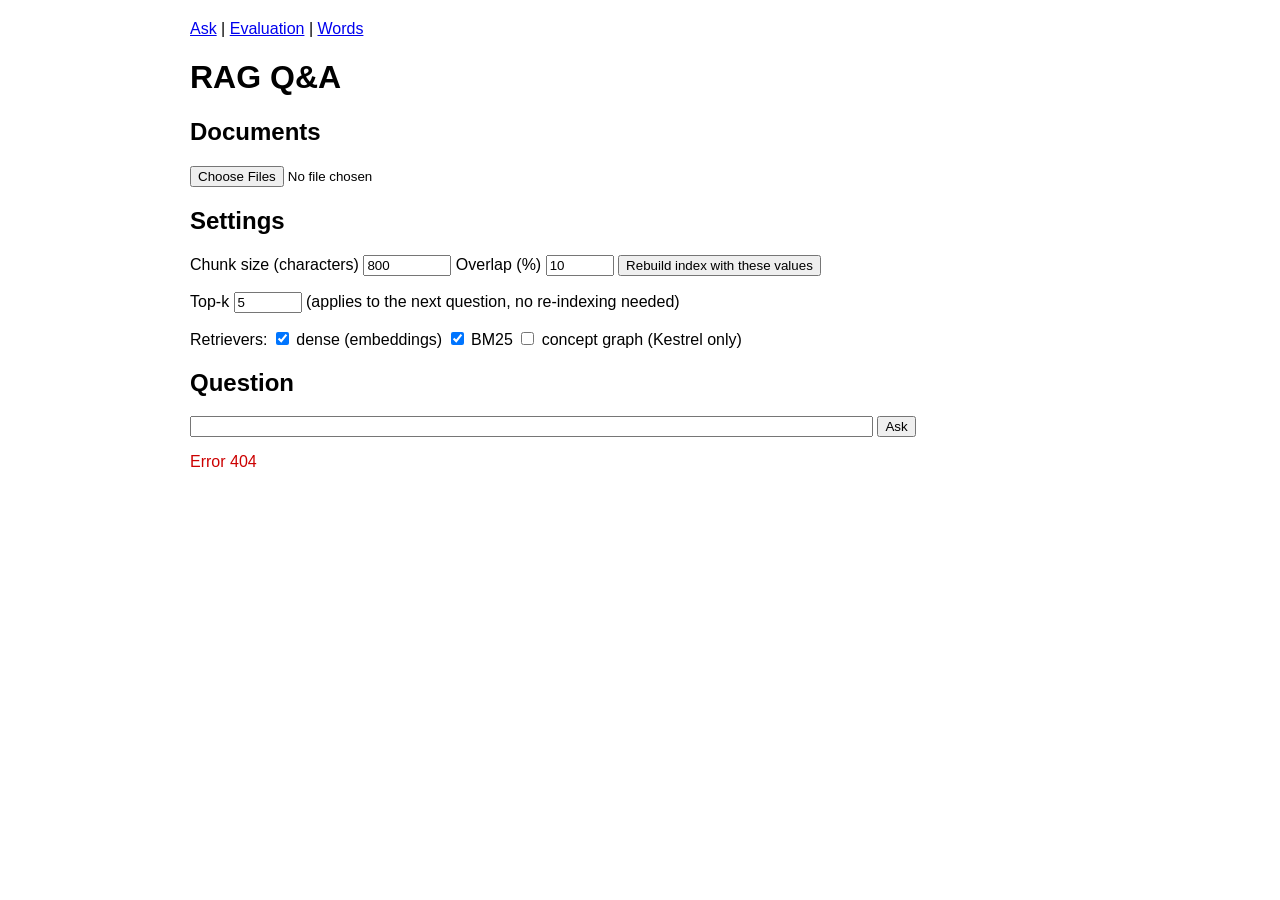
==== templates/index.html @ 65d2fe33 "completed V3 the evaluation, UI and docs" ====
<!doctype html>
<html lang="en">
<head>
<meta charset="utf-8">
<title>RAG Q&amp;A</title>
<style>
body { font-family: sans-serif; max-width: 900px; margin: 20px auto; padding: 0 12px; }
table { border-collapse: collapse; }
td, th { padding: 6px; border-bottom: 1px solid #ddd; text-align: left; }
pre { white-space: pre-wrap; background: #f4f4f4; padding: 10px; }
.err { color: #c00; }
.warn { color: #b36b00; }
.muted { color: #666; }
button { margin-right: 6px; }
.box { border: 1px solid #ddd; padding: 8px 12px; margin: 10px 0; }
</style>
</head>
<body>
<p><a href="/">Ask</a> | <a href="/eval">Evaluation</a> | <a href="/words">Words</a></p>
<h1>RAG Q&amp;A</h1>

<h2>Documents</h2>
<input type="file" id="file" accept=".md,.txt" multiple>
<table id="docs"></table>

<h2>Settings</h2>
<p>
Chunk size (characters) <input type="number" id="chunkSize" value="800" style="width:80px">
Overlap (%) <input type="number" id="overlap" value="10" style="width:60px">
<button id="rebuildBtn">Rebuild index with these values</button>
</p>
<p class="muted" id="indexInfo"></p>
<p>Top-k <input type="number" id="topK" value="5" style="width:60px"> (applies to the next question, no re-indexing needed)</p>
<p>Retrievers:
<label><input type="checkbox" id="r-dense" checked> dense (embeddings)</label>
<label><input type="checkbox" id="r-bm25" checked> BM25</label>
<label><input type="checkbox" id="r-graph"> concept graph (Kestrel only)</label>
</p>
<p class="muted" id="graphInfo"></p>

<h2>Question</h2>
<input id="question" style="width:75%">
<button id="askBtn">Ask</button>

<p class="muted" id="busy"></p>
<p class="err" id="error"></p>
<div id="result"></div>

<script>
let docs = [];
let selected = new Set();
let openRef = "";

function el(tag, text, cls) {
  const e = document.createElement(tag);
  if (text !== undefined) e.textContent = text;
  if (cls) e.className = cls;
  return e;
}

function setBusy(msg) {
  document.getElementById("busy").textContent = msg;
  document.querySelectorAll("button").forEach(b => { b.disabled = msg !== ""; });
}

function showError(msg) {
  document.getElementById("error").textContent = msg;
}

async function api(path, options) {
  let res;
  try {
    res = await fetch(path, options);
  } catch (e) {
    throw new Error("Network error.");
  }
  let data = {};
  try {
    data = await res.json();
  } catch (e) {}
  if (!res.ok) throw new Error(data.message || ("Error " + res.status));
  return data;
}

async function run(msg, fn) {
  showError("");
  setBusy(msg);
  try {
    await fn();
  } catch (e) {
    showError(e.message);
  }
  setBusy("");
}

function retrievers() {
  return ["dense", "bm25", "graph"].filter(n => document.getElementById("r-" + n).checked);
}

function foundByText(fb) {
  if (!fb) return "";
  return Object.keys(fb).map(n => n + " #" + fb[n]).join(", ");
}

function renderDocs() {
  const t = document.getElementById("docs");
  t.replaceChildren();
  const head = el("tr");
  ["Use", "Name", "Size (bytes)", "Chunks", ""].forEach(h => head.appendChild(el("th", h)));
  t.appendChild(head);
  docs.forEach(d => {
    const tr = el("tr");
    const c1 = el("td");
    const cb = document.createElement("input");
    cb.type = "checkbox";
    cb.checked = selected.has(d.name);
    cb.onchange = () => { if (cb.checked) selected.add(d.name); else selected.delete(d.name); };
    c1.appendChild(cb);
    tr.appendChild(c1);
    tr.appendChild(el("td", d.name));
    tr.appendChild(el("td", String(d.size)));
    tr.appendChild(el("td", d.chunks === 0 ? "not indexed" : String(d.chunks)));
    const c5 = el("td");
    const del = el("button", "Delete");
    del.onclick = () => run("Deleting...", async () => {
      await api("/api/docs/" + encodeURIComponent(d.name), { method: "DELETE" });
      await loadDocs(false);
    });
    c5.appendChild(del);
    tr.appendChild(c5);
    t.appendChild(tr);
  });
}

async function loadDocs(selectAll) {
  const data = await api("/api/docs");
  docs = data.docs;
  if (selectAll) selected = new Set(docs.map(d => d.name));
  else selected = new Set([...selected].filter(n => docs.some(d => d.name === n)));
  document.getElementById("indexInfo").textContent =
    "Current index: " + data.settings.chunk_size + " characters, " + data.settings.overlap_percent +
    "% overlap. Embedding model: " + data.model + ".";
  renderDocs();
  return data.settings;
}

async function loadGraphInfo() {
  try {
    const g = await api("/api/graph/stats");
    document.getElementById("graphInfo").textContent = g.stats
      ? "Graph: " + g.stats.entities + " entities, " + g.stats.relations + " relations (built with chunk size " +
        g.stats.chunk_size + ", overlap " + g.stats.overlap_percent + "%)."
      : "Graph not built yet (python graph_cli.py build).";
  } catch (e) {}
}

function chunkHeader(c) {
  let s = c.id + " | " + c.doc + ", chunk " + c.position + ", characters " + c.start + "-" + c.end;
  if (c.distance !== null && c.distance !== undefined) s += " | dense distance " + c.distance.toFixed(3);
  if (c.rrf_score !== undefined) s += " | fused score " + c.rrf_score.toFixed(4);
  if (c.found_by) s += " | found by " + foundByText(c.found_by);
  return s;
}

function renderPath(path) {
  const box = el("div", undefined, "box");
  box.appendChild(el("strong", "Concept graph path"));
  const ents = path.entities.map(e => e.name + " (" + e.type + ")");
  box.appendChild(el("p", "Entities found in the question: " + (ents.length ? ents.join(", ") : "none")));
  if (path.ignored_generic && path.ignored_generic.length) {
    box.appendChild(el("p", "Ignored because too generic: " + path.ignored_generic.join(", "), "muted"));
  }
  if (path.edges.length) {
    box.appendChild(el("p", "Edges followed:"));
    const ul = el("ul");
    path.edges.forEach(e => ul.appendChild(el("li", "hop " + e.hop + ": " + e.edge + "  [from " + e.chunks.join(", ") + "]")));
    box.appendChild(ul);
  }
  if (path.chunks.length) {
    box.appendChild(el("p", "Chunks reached: " + path.chunks.map(c => c.id + " (" + c.score + ")").join(", ")));
  }
  return box;
}

function renderResult(r) {
  const box = document.getElementById("result");
  box.replaceChildren();
  box.appendChild(el("h2", r.status === "not_found" ? "Answer (not found)" : "Answer"));
  box.appendChild(el("p", r.answer));
  r.warnings.forEach(w => box.appendChild(el("p", w, "warn")));
  (r.retrieval.notes || []).forEach(w => box.appendChild(el("p", w, "warn")));
  if (r.reference_details.length) {
    const p = el("p", "References: ");
    r.reference_details.forEach(ref => {
      const b = el("button", ref.id + (Object.keys(ref.found_by).length ? "  (" + foundByText(ref.found_by) + ")" : ""));
      b.onclick = () => { openRef = openRef === ref.id ? "" : ref.id; renderResult(r); };
      p.appendChild(b);
    });
    box.appendChild(p);
  }
  const opened = r.chunks.find(c => c.id === openRef);
  if (opened) box.appendChild(el("pre", chunkHeader(opened) + "\n\n" + opened.text));
  if (r.retrieval.graph_path) box.appendChild(renderPath(r.retrieval.graph_path));
  let info = r.total_ms + " ms (retrievers: " + r.retrieval.retrievers.join("+") + "; " +
    Object.keys(r.retrieval.timings_ms).map(n => n + " " + r.retrieval.timings_ms[n] + " ms").join(", ") + ")";
  if (r.usage) info += ", tokens: input " + r.usage.input + ", output " + r.usage.output + ", total " + r.usage.total;
  box.appendChild(el("p", info, "muted"));
  const details = el("details");
  details.appendChild(el("summary", "Retrieved chunks (" + r.chunks.length + ")"));
  r.chunks.forEach(c => details.appendChild(el("pre", chunkHeader(c) + "\n\n" + c.text)));
  box.appendChild(details);
}

document.getElementById("file").onchange = (e) => {
  const files = Array.from(e.target.files);
  e.target.value = "";
  run("Indexing... (the first run loads the embedding model, it can take a minute)", async () => {
    for (const f of files) {
      const content = await f.text();
      try {
        await api("/api/docs", {
          method: "POST",
          headers: { "Content-Type": "application/json" },
          body: JSON.stringify({ name: f.name, content: content })
        });
      } catch (err) {
        showError(f.name + ": " + err.message);
      }
    }
    await loadDocs(true);
  });
};

document.getElementById("rebuildBtn").onclick = () => run("Rebuilding the index...", async () => {
  await api("/api/reindex", {
    method: "POST",
    headers: { "Content-Type": "application/json" },
    body: JSON.stringify({
      chunk_size: Number(document.getElementById("chunkSize").value),
      overlap_percent: Number(document.getElementById("overlap").value)
    })
  });
  await loadDocs(false);
});

document.getElementById("askBtn").onclick = () => run("Searching...", async () => {
  document.getElementById("result").replaceChildren();
  openRef = "";
  if (retrievers().length === 0) throw new Error("Switch on at least one retriever.");
  const r = await api("/api/ask", {
    method: "POST",
    headers: { "Content-Type": "application/json" },
    body: JSON.stringify({
      question: document.getElementById("question").value,
      docs: Array.from(selected),
      top_k: Number(document.getElementById("topK").value),
      retrievers: retrievers()
    })
  });
  renderResult(r);
});

document.getElementById("question").onkeydown = (e) => {
  if (e.key === "Enter") document.getElementById("askBtn").click();
};

run("Loading... (the first start loads the embedding model)", async () => {
  const s = await loadDocs(true);
  document.getElementById("chunkSize").value = s.chunk_size;
  document.getElementById("overlap").value = s.overlap_percent;
  await loadGraphInfo();
});
</script>
</body>
</html>
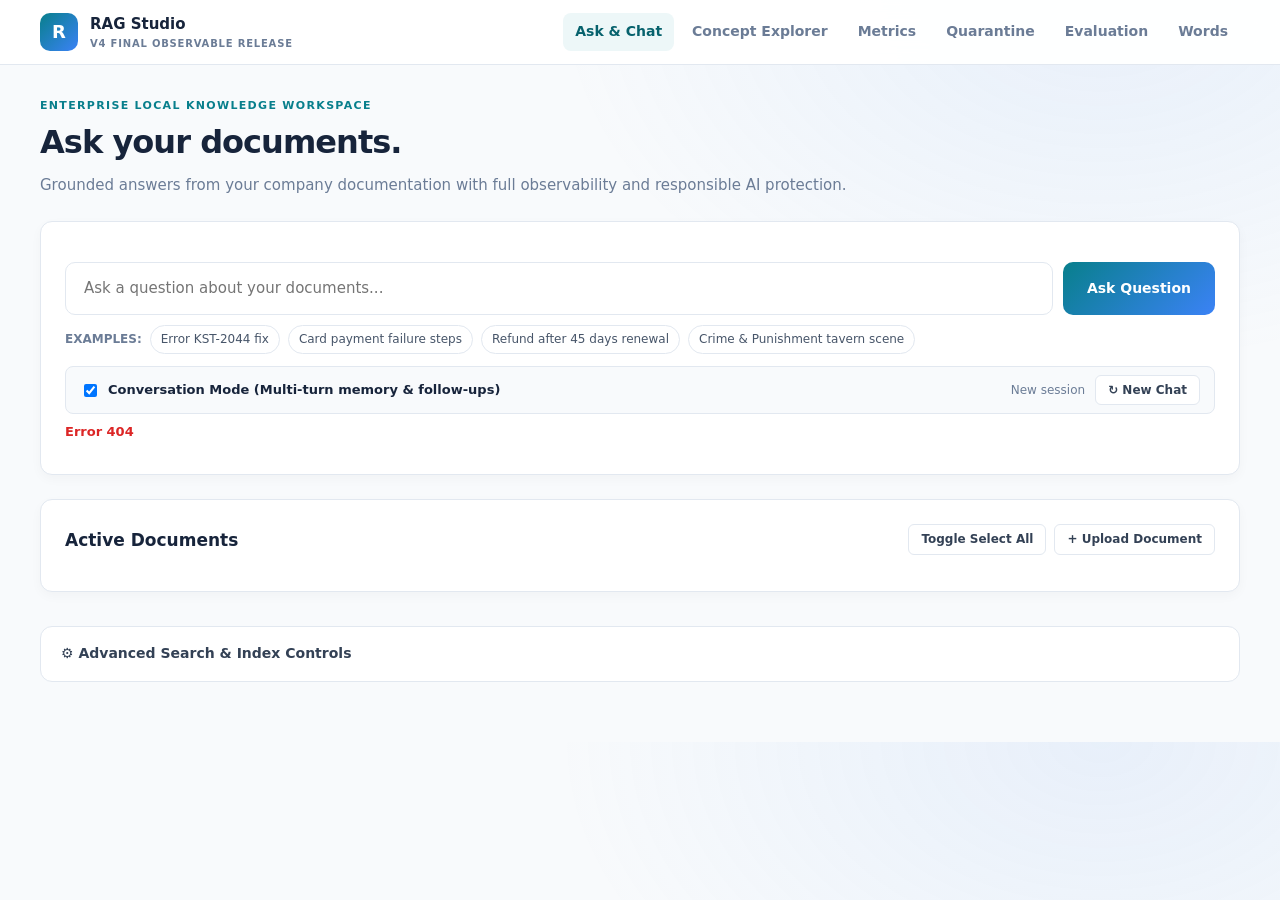
==== commit 3025b1a5: "Merge remote-tracking branch 'origin/rag_v4_keylan' into rag_v4_fred # Conflicts: #	templates/index." ====
--- a/templates/index.html
+++ b/templates/index.html
@@ -2,54 +2,292 @@
 <html lang="en">
 <head>
 <meta charset="utf-8">
-<title>RAG Q&amp;A</title>
+<meta name="viewport" content="width=device-width, initial-scale=1">
+<title>RAG Studio - V4 Final Release</title>
+<link rel="stylesheet" href="{{ url_for('static', filename='studio.css') }}">
 <style>
-body { font-family: sans-serif; max-width: 900px; margin: 20px auto; padding: 0 12px; }
-table { border-collapse: collapse; }
-td, th { padding: 6px; border-bottom: 1px solid #ddd; text-align: left; }
-pre { white-space: pre-wrap; background: #f4f4f4; padding: 10px; }
-.err { color: #c00; }
-.warn { color: #b36b00; }
-.muted { color: #666; }
-button { margin-right: 6px; }
-.box { border: 1px solid #ddd; padding: 8px 12px; margin: 10px 0; }
+:root {
+  --ink: #17243b;
+  --muted: #6b7c96;
+  --line: #e2e8f0;
+  --surface: #ffffff;
+  --canvas: #f8fafc;
+  --teal: #087f8c;
+  --teal-dark: #07626d;
+  --blue: #3b82f6;
+  --green: #10b981;
+  --amber: #f59e0b;
+  --rose: #ef4444;
+}
+* { box-sizing: border-box; }
+body {
+  margin: 0;
+  background:
+    radial-gradient(ellipse at 86% 0%, rgba(84, 150, 235, .10), transparent 34rem),
+    var(--canvas);
+  color: var(--ink);
+  font: 14px/1.55 "Segoe UI", Inter, system-ui, sans-serif;
+}
+a { color: inherit; text-decoration: none; }
+button, input { font: inherit; }
+button { cursor: pointer; }
+button:disabled { cursor: wait; opacity: .65; }
+
+.topbar {
+  position: sticky; top: 0; z-index: 10;
+  border-bottom: 1px solid var(--line);
+  background: rgba(255, 255, 255, .95);
+  backdrop-filter: blur(12px);
+}
+.topbar-inner {
+  width: min(1200px, calc(100% - 40px));
+  height: 64px;
+  margin: 0 auto;
+  display: flex; align-items: center; justify-content: space-between;
+}
+.brand { display: flex; align-items: center; gap: 12px; }
+.brand-mark {
+  width: 38px; height: 38px; border-radius: 10px;
+  background: linear-gradient(135deg, #087f8c, #3b82f6);
+  color: white; font-weight: 800; font-size: 18px;
+  display: grid; place-items: center;
+}
+.brand-name { font-weight: 750; font-size: 15px; }
+.brand-name small { display: block; font-size: 10px; color: var(--muted); letter-spacing: .08em; }
+.nav { display: flex; gap: 6px; }
+.nav a {
+  padding: 8px 12px; border-radius: 8px; font-weight: 600; color: var(--muted);
+  transition: all .15s ease;
+}
+.nav a:hover, .nav a[aria-current="page"] { background: #edf7f8; color: var(--teal-dark); }
+
+.page-shell { width: min(1200px, calc(100% - 40px)); margin: 32px auto 60px; }
+.hero { display: flex; justify-content: space-between; align-items: flex-end; margin-bottom: 24px; }
+.eyebrow { color: var(--teal); font-weight: 800; font-size: 11px; text-transform: uppercase; letter-spacing: .12em; margin: 0 0 4px; }
+h1 { margin: 0; font-size: 32px; letter-spacing: -.03em; }
+.hero-copy { margin: 6px 0 0; color: var(--muted); font-size: 15px; }
+
+.workspace-grid { display: flex; flex-direction: column; gap: 24px; }
+.card {
+  background: white; border: 1px solid var(--line); border-radius: 12px;
+  padding: 24px; box-shadow: 0 4px 12px rgba(0,0,0,.03);
+}
+
+.ask-row { display: flex; gap: 10px; margin: 16px 0 8px; }
+.ask-input {
+  flex: 1; padding: 14px 18px; border: 1px solid var(--line); border-radius: 10px;
+  font-size: 15px; outline: none; transition: border-color .15s;
+}
+.ask-input:focus { border-color: var(--teal); box-shadow: 0 0 0 3px rgba(8,127,140,.15); }
+.primary-btn {
+  padding: 12px 24px; border-radius: 10px; border: none;
+  background: linear-gradient(135deg, #087f8c, #3b82f6);
+  color: white; font-weight: 700; font-size: 14px; cursor: pointer;
+}
+.primary-btn:hover { opacity: .95; }
+
+.example-chips { display: flex; flex-wrap: wrap; gap: 8px; margin-top: 10px; align-items: center; }
+.example-label { font-size: 12px; font-weight: 700; color: var(--muted); text-transform: uppercase; }
+.example-chip {
+  padding: 4px 10px; border-radius: 999px; border: 1px solid var(--line);
+  background: white; font-size: 12px; color: #475569; cursor: pointer; transition: all .15s;
+}
+.example-chip:hover { border-color: #94a3b8; background: #f1f5f9; color: #0f172a; }
+
+.conversation-bar {
+  display: flex; align-items: center; justify-content: space-between;
+  background: #f8fafc; border: 1px solid var(--line); border-radius: 8px;
+  padding: 8px 14px; margin-top: 12px; font-size: 13px;
+}
+.pill-btn {
+  padding: 5px 12px; border-radius: 6px; border: 1px solid var(--line);
+  background: white; font-size: 12px; font-weight: 600; cursor: pointer;
+  color: #334155; transition: all .15s;
+}
+.pill-btn:hover { background: #f1f5f9; border-color: #cbd5e1; }
+
+.answer-card {
+  margin-top: 20px; padding: 22px; border: 1px solid #dce8f1;
+  border-radius: 12px; background: #ffffff; box-shadow: 0 6px 16px rgba(15,23,42,.04);
+}
+.answer-footer {
+  display: flex; justify-content: space-between; align-items: center;
+  margin-top: 18px; padding-top: 14px; border-top: 1px solid var(--line);
+}
+.details-trace-btn {
+  display: inline-flex; align-items: center; gap: 6px;
+  padding: 6px 12px; border-radius: 6px; border: 1px solid #087f8c;
+  background: #edf7f8; color: #07626d; font-weight: 700; font-size: 12px;
+  cursor: pointer; transition: all .15s;
+}
+.details-trace-btn:hover { background: #087f8c; color: white; }
+
+.suggestions-box { margin-top: 14px; padding-top: 14px; border-top: 1px dashed var(--line); }
+.suggestions-title { font-size: 12px; font-weight: 700; color: var(--muted); text-transform: uppercase; margin-bottom: 8px; }
+.suggestion-chips { display: flex; flex-wrap: wrap; gap: 8px; }
+.suggestion-chip {
+  padding: 6px 12px; border-radius: 999px; border: 1px solid #bfdbfe;
+  background: #eff6ff; color: #1d4ed8; font-size: 13px; font-weight: 600;
+  cursor: pointer; transition: all .15s;
+}
+.suggestion-chip:hover { background: #dbeafe; }
+
+.advanced-card {
+  border: 1px solid var(--line); border-radius: 12px; background: white;
+  padding: 16px 20px; margin-top: 10px;
+}
+.advanced-summary {
+  font-weight: 700; font-size: 14px; color: #334155; cursor: pointer;
+  display: flex; align-items: center; gap: 8px;
+}
+
+.trace-modal {
+  display: none; position: fixed; inset: 0; z-index: 50;
+  background: rgba(15, 23, 42, .5); backdrop-filter: blur(4px);
+  justify-content: flex-end;
+}
+.trace-drawer {
+  width: min(680px, 100%); height: 100%; background: white;
+  overflow-y: auto; padding: 28px; box-shadow: -8px 0 24px rgba(0,0,0,.15);
+}
+
+.table-wrap { overflow-x: auto; margin-top: 10px; }
+table { width: 100%; border-collapse: collapse; text-align: left; }
+th, td { padding: 10px 12px; border-bottom: 1px solid var(--line); }
+th { font-size: 12px; text-transform: uppercase; color: var(--muted); }
+.field { display: flex; flex-direction: column; gap: 4px; font-size: 13px; font-weight: 600; margin-bottom: 12px; }
+.field input { padding: 8px 10px; border: 1px solid var(--line); border-radius: 6px; }
+
+.box { margin: 16px 0; padding: 16px; border: 1px solid var(--line); border-radius: 10px; background: #f8fafc; }
+.warn { padding: 10px 12px; border: 1px solid #fed7aa; border-radius: 8px; background: #fff7ed; color: #9a3412; font-size: 13px; margin: 8px 0; }
+.err { color: #dc2626; font-size: 13px; margin: 8px 0; font-weight: 600; }
+pre { overflow: auto; white-space: pre-wrap; padding: 12px; border-radius: 8px; background: #f1f5f9; font-size: 12px; font-family: monospace; }
 </style>
 </head>
 <body>
-<p><a href="/">Ask</a> | <a href="/eval">Evaluation</a> | <a href="/words">Words</a></p>
-<h1>RAG Q&amp;A</h1>
-
-<h2>Documents</h2>
-<input type="file" id="file" accept=".md,.txt" multiple>
-<table id="docs"></table>
-
-<h2>Settings</h2>
-<p>
-Chunk size (characters) <input type="number" id="chunkSize" value="800" style="width:80px">
-Overlap (%) <input type="number" id="overlap" value="10" style="width:60px">
-<button id="rebuildBtn">Rebuild index with these values</button>
-</p>
-<p class="muted" id="indexInfo"></p>
-<p>Top-k <input type="number" id="topK" value="5" style="width:60px"> (applies to the next question, no re-indexing needed)</p>
-<p>Retrievers:
-<label><input type="checkbox" id="r-dense" checked> dense (embeddings)</label>
-<label><input type="checkbox" id="r-bm25" checked> BM25</label>
-<label><input type="checkbox" id="r-graph"> concept graph (Kestrel only)</label>
-</p>
-<p class="muted" id="graphInfo"></p>
-
-<h2>Question</h2>
-<input id="question" style="width:75%">
-<button id="askBtn">Ask</button>
-
-<p class="muted" id="busy"></p>
-<p class="err" id="error"></p>
-<div id="result"></div>
+<header class="topbar">
+  <div class="topbar-inner">
+    <a class="brand" href="/">
+      <div class="brand-mark">R</div>
+      <div class="brand-name">RAG Studio<small>V4 FINAL OBSERVABLE RELEASE</small></div>
+    </a>
+    <nav class="nav">
+      <a href="/" aria-current="page">Ask & Chat</a>
+      <a href="/explorer">Concept Explorer</a>
+      <a href="/metrics">Metrics</a>
+      <a href="/quarantine">Quarantine</a>
+      <a href="/eval">Evaluation</a>
+      <a href="/words">Words</a>
+    </nav>
+  </div>
+</header>
+
+<main class="page-shell">
+  <section class="hero">
+    <div>
+      <p class="eyebrow">Enterprise Local Knowledge Workspace</p>
+      <h1>Ask your documents.</h1>
+      <p class="hero-copy">Grounded answers from your company documentation with full observability and responsible AI protection.</p>
+    </div>
+  </section>
+
+  <div class="workspace-grid">
+    <!-- Main Search & Conversation Area (Primary First-Time UX) -->
+    <section class="card">
+      <div class="ask-row">
+        <input id="question" class="ask-input" placeholder="Ask a question about your documents..." autocomplete="off">
+        <button class="primary-btn" id="askBtn">Ask Question</button>
+      </div>
+
+      <!-- Quick Example Prompt Chips for Non-Programmers -->
+      <div class="example-chips">
+        <span class="example-label">Examples:</span>
+        <button class="example-chip" onclick="askExample('What does error KST-2044 mean and how do I fix it?')">Error KST-2044 fix</button>
+        <button class="example-chip" onclick="askExample('What happens, step by step, when a customer card payment fails?')">Card payment failure steps</button>
+        <button class="example-chip" onclick="askExample('Can I get a refund on my annual plan 45 days after it renewed?')">Refund after 45 days renewal</button>
+        <button class="example-chip" onclick="askExample('Who introduces himself as a titular counsellor in the tavern?')">Crime & Punishment tavern scene</button>
+      </div>
+
+      <div class="conversation-bar">
+        <label style="display:flex;align-items:center;gap:8px;font-weight:600;cursor:pointer;">
+          <input type="checkbox" id="convMode" checked>
+          Conversation Mode (Multi-turn memory & follow-ups)
+        </label>
+        <div style="display:flex;gap:10px;align-items:center;">
+          <span style="font-size:12px;color:var(--muted);" id="turnCount">New session</span>
+          <button class="pill-btn" onclick="resetSession()">↻ New Chat</button>
+        </div>
+      </div>
+
+      <p style="color:var(--muted);font-size:13px;margin:8px 0 0;" id="busy"></p>
+      <p class="err" id="error"></p>
+      <div id="result"></div>
+    </section>
+
+    <!-- Documents Selection Card -->
+    <section class="card">
+      <div style="display:flex;justify-content:space-between;align-items:center;margin-bottom:12px;">
+        <h2 style="margin:0;font-size:17px;">Active Documents</h2>
+        <div style="display:flex;gap:8px;">
+          <button class="pill-btn" onclick="toggleSelectAll()">Toggle Select All</button>
+          <label class="pill-btn" style="cursor:pointer;" for="file">+ Upload Document
+            <input type="file" id="file" accept=".md,.txt" multiple style="display:none;">
+          </label>
+        </div>
+      </div>
+      <div class="table-wrap">
+        <table id="docs"></table>
+      </div>
+      <div id="quarantineAlert" style="display:none;margin-top:12px;" class="warn"></div>
+    </section>
+
+    <!-- Collapsible Advanced Settings (Cleans up clutter for non-programmers) -->
+    <details class="advanced-card">
+      <summary class="advanced-summary">⚙️ Advanced Search & Index Controls</summary>
+      <div style="margin-top:16px;display:grid;grid-template-columns:repeat(auto-fit, minmax(200px, 1fr));gap:16px;">
+        <label class="field">Chunk size
+          <input type="number" id="chunkSize" value="800" min="100" max="4000">
+        </label>
+        <label class="field">Overlap (%)
+          <input type="number" id="overlap" value="10" min="0" max="50">
+        </label>
+        <label class="field">Results to retrieve (top-k)
+          <input type="number" id="topK" value="5" min="1" max="20">
+        </label>
+      </div>
+
+      <div style="margin:14px 0 6px;font-size:12px;font-weight:700;text-transform:uppercase;color:var(--muted);">Active Retrievers</div>
+      <div style="display:flex;gap:18px;margin-bottom:12px;">
+        <label><input type="checkbox" id="r-dense" checked> Dense Embeddings</label>
+        <label><input type="checkbox" id="r-bm25" checked> BM25 Keyword Search</label>
+        <label><input type="checkbox" id="r-graph"> Concept Graph (Kestrel)</label>
+      </div>
+
+      <button class="pill-btn" style="padding:8px 16px;" id="rebuildBtn">Rebuild Indices</button>
+      <p style="font-size:12px;color:var(--muted);margin:8px 0 0;" id="indexInfo"></p>
+      <p style="font-size:12px;color:var(--muted);margin:4px 0 0;" id="graphInfo"></p>
+    </details>
+  </div>
+</main>
+
+<!-- Trace Details Modal / Drawer -->
+<div class="trace-modal" id="traceModal" onclick="if(event.target===this)closeTrace()">
+  <div class="trace-drawer" id="traceDrawer">
+    <div style="display:flex;justify-content:space-between;align-items:center;margin-bottom:16px;">
+      <h2 id="modal-trace-title" style="margin:0;font-size:20px;">Trace Details</h2>
+      <button onclick="closeTrace()" style="border:none;background:none;font-size:20px;cursor:pointer;">✕</button>
+    </div>
+    <div id="modal-trace-body"></div>
+  </div>
+</div>
 
 <script>
 let docs = [];
 let selected = new Set();
 let openRef = "";
+let currentSessionId = localStorage.getItem("rag_session_id") || "";
+let turnNumber = 0;
+let lastResult = null;
 
 function el(tag, text, cls) {
   const e = document.createElement(tag);
@@ -75,9 +313,7 @@
     throw new Error("Network error.");
   }
   let data = {};
-  try {
-    data = await res.json();
-  } catch (e) {}
+  try { data = await res.json(); } catch (e) {}
   if (!res.ok) throw new Error(data.message || ("Error " + res.status));
   return data;
 }
@@ -85,11 +321,7 @@
 async function run(msg, fn) {
   showError("");
   setBusy(msg);
-  try {
-    await fn();
-  } catch (e) {
-    showError(e.message);
-  }
+  try { await fn(); } catch (e) { showError(e.message); }
   setBusy("");
 }
 
@@ -100,13 +332,38 @@
 function foundByText(fb) {
   if (!fb) return "";
   return Object.keys(fb).map(n => n + " #" + fb[n]).join(", ");
+}
+
+function resetSession() {
+  if (currentSessionId) {
+    fetch("/api/chat/" + encodeURIComponent(currentSessionId), { method: "DELETE" });
+  }
+  currentSessionId = "sess_" + Math.random().toString(36).substring(2, 9);
+  localStorage.setItem("rag_session_id", currentSessionId);
+  turnNumber = 0;
+  document.getElementById("turnCount").textContent = "New session";
+  document.getElementById("result").replaceChildren();
+}
+
+function askExample(q) {
+  document.getElementById("question").value = q;
+  document.getElementById("askBtn").click();
+}
+
+function toggleSelectAll() {
+  if (selected.size === docs.length) {
+    selected.clear();
+  } else {
+    selected = new Set(docs.map(d => d.name));
+  }
+  renderDocs();
 }
 
 function renderDocs() {
   const t = document.getElementById("docs");
   t.replaceChildren();
   const head = el("tr");
-  ["Use", "Name", "Size (bytes)", "Chunks", ""].forEach(h => head.appendChild(el("th", h)));
+  ["Use", "Name", "Size", "Chunks", ""].forEach(h => head.appendChild(el("th", h)));
   t.appendChild(head);
   docs.forEach(d => {
     const tr = el("tr");
@@ -118,10 +375,10 @@
     c1.appendChild(cb);
     tr.appendChild(c1);
     tr.appendChild(el("td", d.name));
-    tr.appendChild(el("td", String(d.size)));
+    tr.appendChild(el("td", (d.size / 1024).toFixed(1) + " KB"));
     tr.appendChild(el("td", d.chunks === 0 ? "not indexed" : String(d.chunks)));
     const c5 = el("td");
-    const del = el("button", "Delete");
+    const del = el("button", "Delete", "pill-btn");
     del.onclick = () => run("Deleting...", async () => {
       await api("/api/docs/" + encodeURIComponent(d.name), { method: "DELETE" });
       await loadDocs(false);
@@ -138,8 +395,8 @@
   if (selectAll) selected = new Set(docs.map(d => d.name));
   else selected = new Set([...selected].filter(n => docs.some(d => d.name === n)));
   document.getElementById("indexInfo").textContent =
-    "Current index: " + data.settings.chunk_size + " characters, " + data.settings.overlap_percent +
-    "% overlap. Embedding model: " + data.model + ".";
+    "Index: " + data.settings.chunk_size + " chars, " + data.settings.overlap_percent +
+    "% overlap. Embedding: " + data.model + ".";
   renderDocs();
   return data.settings;
 }
@@ -148,15 +405,14 @@
   try {
     const g = await api("/api/graph/stats");
     document.getElementById("graphInfo").textContent = g.stats
-      ? "Graph: " + g.stats.entities + " entities, " + g.stats.relations + " relations (built with chunk size " +
-        g.stats.chunk_size + ", overlap " + g.stats.overlap_percent + "%)."
-      : "Graph not built yet (python graph_cli.py build).";
+      ? "Concept Graph: " + g.stats.entities + " entities, " + g.stats.relations + " relations."
+      : "Concept Graph not built yet (run python graph_cli.py build).";
   } catch (e) {}
 }
 
 function chunkHeader(c) {
-  let s = c.id + " | " + c.doc + ", chunk " + c.position + ", characters " + c.start + "-" + c.end;
-  if (c.distance !== null && c.distance !== undefined) s += " | dense distance " + c.distance.toFixed(3);
+  let s = c.id + " | " + c.doc + ", chunk " + c.position;
+  if (c.distance !== null && c.distance !== undefined) s += " | dense dist " + c.distance.toFixed(3);
   if (c.rrf_score !== undefined) s += " | fused score " + c.rrf_score.toFixed(4);
   if (c.found_by) s += " | found by " + foundByText(c.found_by);
   return s;
@@ -164,65 +420,177 @@
 
 function renderPath(path) {
   const box = el("div", undefined, "box");
-  box.appendChild(el("strong", "Concept graph path"));
+  box.appendChild(el("strong", "Concept Graph Traversal"));
   const ents = path.entities.map(e => e.name + " (" + e.type + ")");
-  box.appendChild(el("p", "Entities found in the question: " + (ents.length ? ents.join(", ") : "none")));
-  if (path.ignored_generic && path.ignored_generic.length) {
-    box.appendChild(el("p", "Ignored because too generic: " + path.ignored_generic.join(", "), "muted"));
-  }
+  box.appendChild(el("p", "Entities found in question: " + (ents.length ? ents.join(", ") : "none")));
   if (path.edges.length) {
-    box.appendChild(el("p", "Edges followed:"));
+    box.appendChild(el("p", "Hops followed:"));
     const ul = el("ul");
     path.edges.forEach(e => ul.appendChild(el("li", "hop " + e.hop + ": " + e.edge + "  [from " + e.chunks.join(", ") + "]")));
     box.appendChild(ul);
   }
-  if (path.chunks.length) {
-    box.appendChild(el("p", "Chunks reached: " + path.chunks.map(c => c.id + " (" + c.score + ")").join(", ")));
-  }
   return box;
 }
 
 function renderResult(r) {
+  lastResult = r;
   const box = document.getElementById("result");
   box.replaceChildren();
-  box.appendChild(el("h2", r.status === "not_found" ? "Answer (not found)" : "Answer"));
-  box.appendChild(el("p", r.answer));
-  r.warnings.forEach(w => box.appendChild(el("p", w, "warn")));
-  (r.retrieval.notes || []).forEach(w => box.appendChild(el("p", w, "warn")));
-  if (r.reference_details.length) {
-    const p = el("p", "References: ");
+
+  const card = document.createElement("div");
+  card.className = "answer-card";
+
+  if (r.rewritten_query) {
+    const rew = el("div", "Rewritten standalone query: \"" + r.rewritten_query + "\"", "warn");
+    rew.style.background = "#f0fdf4";
+    rew.style.borderColor = "#bbf7d0";
+    rew.style.color = "#166534";
+    card.appendChild(rew);
+  }
+
+  if (r.pii_detected) {
+    const piiAlert = el("div", "Privacy Guardrail: Personal data detected and redacted before external LLM transmission.", "warn");
+    card.appendChild(piiAlert);
+  }
+
+  const ansP = el("p", r.answer);
+  ansP.style.fontSize = "16px";
+  ansP.style.lineHeight = "1.7";
+  ansP.style.color = "#1e293b";
+  ansP.style.margin = "0 0 12px";
+  card.appendChild(ansP);
+
+  (r.warnings || []).forEach(w => card.appendChild(el("p", w, "warn")));
+  (r.retrieval?.notes || []).forEach(w => card.appendChild(el("p", w, "warn")));
+
+  // References list
+  if (r.reference_details && r.reference_details.length) {
+    const p = el("div");
+    p.style.fontWeight = "600";
+    p.style.fontSize = "13px";
+    p.style.margin = "12px 0 6px";
+    p.textContent = "References: ";
     r.reference_details.forEach(ref => {
-      const b = el("button", ref.id + (Object.keys(ref.found_by).length ? "  (" + foundByText(ref.found_by) + ")" : ""));
+      const b = el("button", ref.id + (Object.keys(ref.found_by).length ? " (" + foundByText(ref.found_by) + ")" : ""), "pill-btn");
+      b.style.margin = "4px 4px 0 0";
       b.onclick = () => { openRef = openRef === ref.id ? "" : ref.id; renderResult(r); };
       p.appendChild(b);
     });
-    box.appendChild(p);
-  }
-  const opened = r.chunks.find(c => c.id === openRef);
-  if (opened) box.appendChild(el("pre", chunkHeader(opened) + "\n\n" + opened.text));
-  if (r.retrieval.graph_path) box.appendChild(renderPath(r.retrieval.graph_path));
-  let info = r.total_ms + " ms (retrievers: " + r.retrieval.retrievers.join("+") + "; " +
-    Object.keys(r.retrieval.timings_ms).map(n => n + " " + r.retrieval.timings_ms[n] + " ms").join(", ") + ")";
-  if (r.usage) info += ", tokens: input " + r.usage.input + ", output " + r.usage.output + ", total " + r.usage.total;
-  box.appendChild(el("p", info, "muted"));
+    card.appendChild(p);
+  }
+
+  const opened = (r.chunks || []).find(c => c.id === openRef);
+  if (opened) card.appendChild(el("pre", chunkHeader(opened) + "\n\n" + opened.text));
+
+  if (r.retrieval?.graph_path) card.appendChild(renderPath(r.retrieval.graph_path));
+
+  // Footer with exact Slide 26 specification: Details ▸ trace 7f3a
+  const footer = document.createElement("div");
+  footer.className = "answer-footer";
+
+  const statusText = document.createElement("span");
+  statusText.style.fontSize = "12px";
+  statusText.style.color = "var(--muted)";
+  statusText.textContent = `${r.total_ms} ms · ${r.status === 'answered' ? 'Answered' : 'Abstained'}`;
+  footer.appendChild(statusText);
+
+  if (r.trace_id) {
+    const traceBtn = document.createElement("button");
+    traceBtn.className = "details-trace-btn";
+    traceBtn.innerHTML = `Details ▸ trace ${r.trace_id}`;
+    traceBtn.onclick = () => openTraceDrawer(r.trace);
+    footer.appendChild(traceBtn);
+  }
+  card.appendChild(footer);
+
+  // Suggested Next Questions
+  if (r.suggestions && r.suggestions.length) {
+    const sugBox = document.createElement("div");
+    sugBox.className = "suggestions-box";
+    sugBox.innerHTML = '<div class="suggestions-title">Suggested next questions:</div>';
+    const chips = document.createElement("div");
+    chips.className = "suggestion-chips";
+    r.suggestions.forEach(sug => {
+      const chip = document.createElement("button");
+      chip.className = "suggestion-chip";
+      chip.textContent = sug;
+      chip.onclick = () => {
+        document.getElementById("question").value = sug;
+        document.getElementById("askBtn").click();
+      };
+      chips.appendChild(chip);
+    });
+    sugBox.appendChild(chips);
+    card.appendChild(sugBox);
+  }
+
+  box.appendChild(card);
+
+  // Chunks collapsible details
   const details = el("details");
-  details.appendChild(el("summary", "Retrieved chunks (" + r.chunks.length + ")"));
-  r.chunks.forEach(c => details.appendChild(el("pre", chunkHeader(c) + "\n\n" + c.text)));
+  details.style.marginTop = "14px";
+  details.appendChild(el("summary", "Retrieved Chunks Evidence (" + (r.chunks || []).length + ")"));
+  (r.chunks || []).forEach(c => details.appendChild(el("pre", chunkHeader(c) + "\n\n" + c.text)));
   box.appendChild(details);
 }
 
+function openTraceDrawer(trace) {
+  if (!trace) return;
+  document.getElementById("modal-trace-title").textContent = "Trace " + trace.trace_id + " Details";
+  const b = document.getElementById("modal-trace-body");
+  b.innerHTML = `
+    <div style="background:#f8fafc;border:1px solid #e2e8f0;border-radius:8px;padding:14px;margin-bottom:16px;">
+      <p style="margin:0 0 6px;"><strong>Status:</strong> ${trace.status} · <strong>Outcome:</strong> ${trace.outcome}</p>
+      <p style="margin:0 0 6px;"><strong>Total Latency:</strong> ${trace.duration_ms} ms</p>
+      <p style="margin:0 0 6px;"><strong>Tokens:</strong> In ${trace.attributes?.tokens_in || 0} / Out ${trace.attributes?.tokens_out || 0} (Total ${trace.attributes?.tokens_total || 0})</p>
+      <p style="margin:0;"><strong>Estimated Cost:</strong> $${(trace.attributes?.cost_usd || 0).toFixed(5)}</p>
+    </div>
+    <h3 style="font-size:15px;margin:16px 0 10px;">Execution Spans Tree</h3>
+  `;
+
+  (trace.spans || []).forEach(s => {
+    const div = document.createElement("div");
+    div.style.cssText = "border:1px solid #e2e8f0;border-radius:8px;padding:12px;margin-bottom:10px;background:#ffffff;";
+    div.innerHTML = `
+      <div style="display:flex;justify-content:space-between;font-weight:700;">
+        <span>├─ ${s.name}</span>
+        <span>${s.duration_ms} ms</span>
+      </div>
+      <div style="font-size:12px;color:var(--muted);margin-top:6px;">
+        ${s.attributes ? Object.entries(s.attributes).map(([k,v]) => `<strong>${k}</strong>: ${JSON.stringify(v)}`).join("<br>") : ""}
+      </div>
+    `;
+    b.appendChild(div);
+  });
+
+  document.getElementById("traceModal").style.display = "flex";
+}
+
+function closeTrace() {
+  document.getElementById("traceModal").style.display = "none";
+}
+
+// Ingestion upload with Responsible AI Quarantine check
 document.getElementById("file").onchange = (e) => {
   const files = Array.from(e.target.files);
   e.target.value = "";
-  run("Indexing... (the first run loads the embedding model, it can take a minute)", async () => {
+  const alertBox = document.getElementById("quarantineAlert");
+  alertBox.style.display = "none";
+
+  run("Scanning and Indexing...", async () => {
     for (const f of files) {
       const content = await f.text();
       try {
-        await api("/api/docs", {
+        const res = await fetch("/api/docs", {
           method: "POST",
           headers: { "Content-Type": "application/json" },
           body: JSON.stringify({ name: f.name, content: content })
         });
+        const d = await res.json();
+        if (d.quarantined) {
+          alertBox.style.display = "block";
+          alertBox.innerHTML = `<strong>Quarantine Alert:</strong> File <code>${d.name}</code> was flagged for prompt injection/poisoning (Risk: ${d.risk_score}). It has been quarantined and was NOT indexed. <a href="/quarantine" style="text-decoration:underline;font-weight:700;">Review in Quarantine</a>`;
+        }
       } catch (err) {
         showError(f.name + ": " + err.message);
       }
@@ -231,7 +599,7 @@
   });
 };
 
-document.getElementById("rebuildBtn").onclick = () => run("Rebuilding the index...", async () => {
+document.getElementById("rebuildBtn").onclick = () => run("Rebuilding indices...", async () => {
   await api("/api/reindex", {
     method: "POST",
     headers: { "Content-Type": "application/json" },
@@ -247,6 +615,10 @@
   document.getElementById("result").replaceChildren();
   openRef = "";
   if (retrievers().length === 0) throw new Error("Switch on at least one retriever.");
+
+  const isConv = document.getElementById("convMode").checked;
+  if (!currentSessionId) resetSession();
+
   const r = await api("/api/ask", {
     method: "POST",
     headers: { "Content-Type": "application/json" },
@@ -254,9 +626,15 @@
       question: document.getElementById("question").value,
       docs: Array.from(selected),
       top_k: Number(document.getElementById("topK").value),
-      retrievers: retrievers()
+      retrievers: retrievers(),
+      session_id: isConv ? currentSessionId : null
     })
   });
+
+  if (isConv) {
+    turnNumber++;
+    document.getElementById("turnCount").textContent = "Chat Turn #" + turnNumber;
+  }
   renderResult(r);
 });
 
@@ -264,11 +642,20 @@
   if (e.key === "Enter") document.getElementById("askBtn").click();
 };
 
-run("Loading... (the first start loads the embedding model)", async () => {
+run("Initializing...", async () => {
+  if (!currentSessionId) resetSession();
   const s = await loadDocs(true);
   document.getElementById("chunkSize").value = s.chunk_size;
   document.getElementById("overlap").value = s.overlap_percent;
   await loadGraphInfo();
+
+  // Check URL query param ?q=
+  const params = new URLSearchParams(window.location.search);
+  const q = params.get("q");
+  if (q) {
+    document.getElementById("question").value = q;
+    document.getElementById("askBtn").click();
+  }
 });
 </script>
 </body>
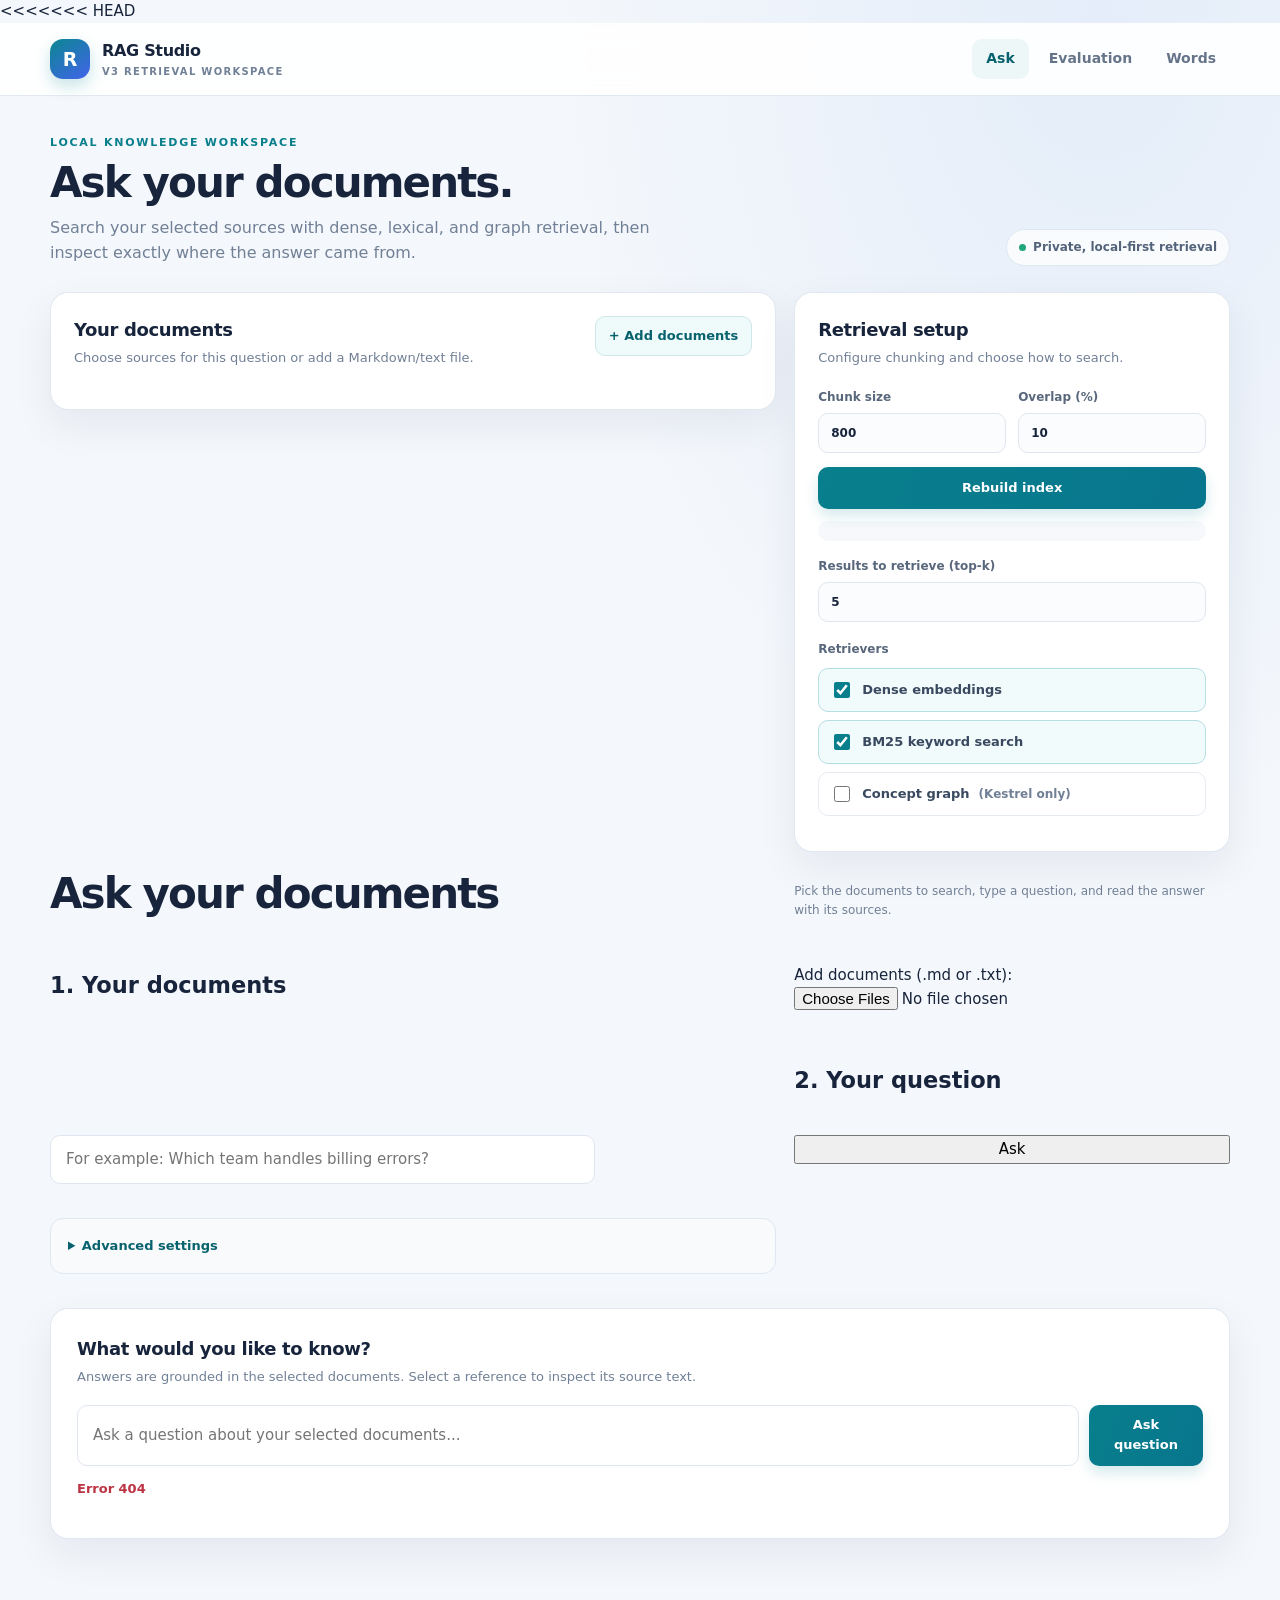
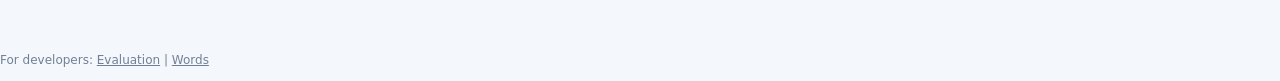
==== commit c138e285: "ui:i simplified the first screen then the move technical settings to advanced" ====
--- a/templates/index.html
+++ b/templates/index.html
@@ -3,21 +3,21 @@
 <head>
 <meta charset="utf-8">
 <meta name="viewport" content="width=device-width, initial-scale=1">
-<title>RAG Studio - V4 Final Release</title>
+<meta name="theme-color" content="#f4f7fb">
+<title>RAG Studio</title>
 <link rel="stylesheet" href="{{ url_for('static', filename='studio.css') }}">
 <style>
 :root {
+  color-scheme: light;
   --ink: #17243b;
-  --muted: #6b7c96;
-  --line: #e2e8f0;
-  --surface: #ffffff;
-  --canvas: #f8fafc;
+  --muted: #718096;
+  --line: #e4eaf2;
+  --surface: #fff;
+  --canvas: #f4f7fb;
   --teal: #087f8c;
   --teal-dark: #07626d;
-  --blue: #3b82f6;
-  --green: #10b981;
-  --amber: #f59e0b;
-  --rose: #ef4444;
+  --blue: #4263eb;
+  --shadow: 0 16px 40px rgba(30, 48, 78, .07);
 }
 * { box-sizing: border-box; }
 body {
@@ -26,156 +26,229 @@
     radial-gradient(ellipse at 86% 0%, rgba(84, 150, 235, .10), transparent 34rem),
     var(--canvas);
   color: var(--ink);
-  font: 14px/1.55 "Segoe UI", Inter, system-ui, sans-serif;
-}
-a { color: inherit; text-decoration: none; }
+  font: 15px/1.55 "Segoe UI", Inter, system-ui, -apple-system, sans-serif;
+}
+a { color: inherit; }
 button, input { font: inherit; }
 button { cursor: pointer; }
 button:disabled { cursor: wait; opacity: .65; }
+:focus-visible { outline: 3px solid rgba(66, 99, 235, .35); outline-offset: 2px; }
 
 .topbar {
-  position: sticky; top: 0; z-index: 10;
-  border-bottom: 1px solid var(--line);
-  background: rgba(255, 255, 255, .95);
-  backdrop-filter: blur(12px);
+  position: sticky;
+  z-index: 5;
+  top: 0;
+  border-bottom: 1px solid rgba(224, 231, 240, .9);
+  background: rgba(255, 255, 255, .9);
+  backdrop-filter: blur(14px);
 }
 .topbar-inner {
-  width: min(1200px, calc(100% - 40px));
-  height: 64px;
+  width: min(1180px, calc(100% - 40px));
+  min-height: 72px;
   margin: 0 auto;
-  display: flex; align-items: center; justify-content: space-between;
-}
-.brand { display: flex; align-items: center; gap: 12px; }
+  display: flex;
+  align-items: center;
+  justify-content: space-between;
+  gap: 24px;
+}
+.brand { display: flex; align-items: center; gap: 12px; text-decoration: none; }
 .brand-mark {
-  width: 38px; height: 38px; border-radius: 10px;
-  background: linear-gradient(135deg, #087f8c, #3b82f6);
-  color: white; font-weight: 800; font-size: 18px;
-  display: grid; place-items: center;
-}
-.brand-name { font-weight: 750; font-size: 15px; }
-.brand-name small { display: block; font-size: 10px; color: var(--muted); letter-spacing: .08em; }
-.nav { display: flex; gap: 6px; }
+  width: 40px;
+  height: 40px;
+  display: grid;
+  place-items: center;
+  border-radius: 13px;
+  background: linear-gradient(145deg, #0b8791, #4263eb);
+  color: white;
+  font-size: 19px;
+  font-weight: 800;
+  box-shadow: 0 7px 16px rgba(8, 127, 140, .22);
+}
+.brand-name { font-size: 16px; font-weight: 750; letter-spacing: -.02em; }
+.brand-name small { display: block; color: var(--muted); font-size: 10px; font-weight: 700; letter-spacing: .13em; }
+.nav { display: flex; align-items: center; gap: 6px; }
 .nav a {
-  padding: 8px 12px; border-radius: 8px; font-weight: 600; color: var(--muted);
-  transition: all .15s ease;
+  padding: 9px 14px;
+  border-radius: 10px;
+  color: #66748a;
+  font-size: 14px;
+  font-weight: 650;
+  text-decoration: none;
+  transition: background .16s ease, color .16s ease;
 }
 .nav a:hover, .nav a[aria-current="page"] { background: #edf7f8; color: var(--teal-dark); }
 
-.page-shell { width: min(1200px, calc(100% - 40px)); margin: 32px auto 60px; }
-.hero { display: flex; justify-content: space-between; align-items: flex-end; margin-bottom: 24px; }
-.eyebrow { color: var(--teal); font-weight: 800; font-size: 11px; text-transform: uppercase; letter-spacing: .12em; margin: 0 0 4px; }
-h1 { margin: 0; font-size: 32px; letter-spacing: -.03em; }
-.hero-copy { margin: 6px 0 0; color: var(--muted); font-size: 15px; }
-
-.workspace-grid { display: flex; flex-direction: column; gap: 24px; }
+.page-shell { width: min(1180px, calc(100% - 40px)); margin: 0 auto; padding: 38px 0 72px; }
+.hero { display: flex; align-items: flex-end; justify-content: space-between; gap: 24px; margin: 0 0 26px; }
+.eyebrow { margin: 0 0 8px; color: var(--teal); font-size: 11px; font-weight: 800; letter-spacing: .16em; text-transform: uppercase; }
+h1 { margin: 0; font-size: clamp(30px, 4vw, 42px); line-height: 1.12; letter-spacing: -.045em; }
+.hero-copy { max-width: 630px; margin: 10px 0 0; color: var(--muted); font-size: 16px; }
+.hero-chip {
+  flex: 0 0 auto;
+  padding: 8px 12px;
+  border: 1px solid #dce8f1;
+  border-radius: 999px;
+  background: rgba(255, 255, 255, .72);
+  color: #53647a;
+  font-size: 12px;
+  font-weight: 700;
+}
+.hero-chip span { display: inline-block; width: 7px; height: 7px; margin-right: 7px; border-radius: 50%; background: #20a67a; }
+
+.workspace-grid { display: grid; grid-template-columns: minmax(0, 1.25fr) minmax(320px, .75fr); gap: 18px; align-items: start; }
 .card {
-  background: white; border: 1px solid var(--line); border-radius: 12px;
-  padding: 24px; box-shadow: 0 4px 12px rgba(0,0,0,.03);
-}
-
-.ask-row { display: flex; gap: 10px; margin: 16px 0 8px; }
-.ask-input {
-  flex: 1; padding: 14px 18px; border: 1px solid var(--line); border-radius: 10px;
-  font-size: 15px; outline: none; transition: border-color .15s;
-}
-.ask-input:focus { border-color: var(--teal); box-shadow: 0 0 0 3px rgba(8,127,140,.15); }
-.primary-btn {
-  padding: 12px 24px; border-radius: 10px; border: none;
-  background: linear-gradient(135deg, #087f8c, #3b82f6);
-  color: white; font-weight: 700; font-size: 14px; cursor: pointer;
-}
-.primary-btn:hover { opacity: .95; }
-
-.example-chips { display: flex; flex-wrap: wrap; gap: 8px; margin-top: 10px; align-items: center; }
-.example-label { font-size: 12px; font-weight: 700; color: var(--muted); text-transform: uppercase; }
-.example-chip {
-  padding: 4px 10px; border-radius: 999px; border: 1px solid var(--line);
-  background: white; font-size: 12px; color: #475569; cursor: pointer; transition: all .15s;
-}
-.example-chip:hover { border-color: #94a3b8; background: #f1f5f9; color: #0f172a; }
-
-.conversation-bar {
-  display: flex; align-items: center; justify-content: space-between;
-  background: #f8fafc; border: 1px solid var(--line); border-radius: 8px;
-  padding: 8px 14px; margin-top: 12px; font-size: 13px;
-}
-.pill-btn {
-  padding: 5px 12px; border-radius: 6px; border: 1px solid var(--line);
-  background: white; font-size: 12px; font-weight: 600; cursor: pointer;
-  color: #334155; transition: all .15s;
-}
-.pill-btn:hover { background: #f1f5f9; border-color: #cbd5e1; }
-
-.answer-card {
-  margin-top: 20px; padding: 22px; border: 1px solid #dce8f1;
-  border-radius: 12px; background: #ffffff; box-shadow: 0 6px 16px rgba(15,23,42,.04);
-}
-.answer-footer {
-  display: flex; justify-content: space-between; align-items: center;
-  margin-top: 18px; padding-top: 14px; border-top: 1px solid var(--line);
-}
-.details-trace-btn {
-  display: inline-flex; align-items: center; gap: 6px;
-  padding: 6px 12px; border-radius: 6px; border: 1px solid #087f8c;
-  background: #edf7f8; color: #07626d; font-weight: 700; font-size: 12px;
-  cursor: pointer; transition: all .15s;
-}
-.details-trace-btn:hover { background: #087f8c; color: white; }
-
-.suggestions-box { margin-top: 14px; padding-top: 14px; border-top: 1px dashed var(--line); }
-.suggestions-title { font-size: 12px; font-weight: 700; color: var(--muted); text-transform: uppercase; margin-bottom: 8px; }
-.suggestion-chips { display: flex; flex-wrap: wrap; gap: 8px; }
-.suggestion-chip {
-  padding: 6px 12px; border-radius: 999px; border: 1px solid #bfdbfe;
-  background: #eff6ff; color: #1d4ed8; font-size: 13px; font-weight: 600;
-  cursor: pointer; transition: all .15s;
-}
-.suggestion-chip:hover { background: #dbeafe; }
-
-.advanced-card {
-  border: 1px solid var(--line); border-radius: 12px; background: white;
-  padding: 16px 20px; margin-top: 10px;
-}
-.advanced-summary {
-  font-weight: 700; font-size: 14px; color: #334155; cursor: pointer;
-  display: flex; align-items: center; gap: 8px;
-}
-
-.trace-modal {
-  display: none; position: fixed; inset: 0; z-index: 50;
-  background: rgba(15, 23, 42, .5); backdrop-filter: blur(4px);
-  justify-content: flex-end;
-}
-.trace-drawer {
-  width: min(680px, 100%); height: 100%; background: white;
-  overflow-y: auto; padding: 28px; box-shadow: -8px 0 24px rgba(0,0,0,.15);
-}
-
-.table-wrap { overflow-x: auto; margin-top: 10px; }
-table { width: 100%; border-collapse: collapse; text-align: left; }
-th, td { padding: 10px 12px; border-bottom: 1px solid var(--line); }
-th { font-size: 12px; text-transform: uppercase; color: var(--muted); }
-.field { display: flex; flex-direction: column; gap: 4px; font-size: 13px; font-weight: 600; margin-bottom: 12px; }
-.field input { padding: 8px 10px; border: 1px solid var(--line); border-radius: 6px; }
-
-.box { margin: 16px 0; padding: 16px; border: 1px solid var(--line); border-radius: 10px; background: #f8fafc; }
-.warn { padding: 10px 12px; border: 1px solid #fed7aa; border-radius: 8px; background: #fff7ed; color: #9a3412; font-size: 13px; margin: 8px 0; }
-.err { color: #dc2626; font-size: 13px; margin: 8px 0; font-weight: 600; }
-pre { overflow: auto; white-space: pre-wrap; padding: 12px; border-radius: 8px; background: #f1f5f9; font-size: 12px; font-family: monospace; }
+  min-width: 0;
+  padding: 23px;
+  border: 1px solid rgba(224, 231, 240, .95);
+  border-radius: 18px;
+  background: var(--surface);
+  box-shadow: var(--shadow);
+}
+.section-heading { display: flex; align-items: flex-start; justify-content: space-between; gap: 16px; margin-bottom: 18px; }
+.section-heading h2, .ask-heading h2 { margin: 0; font-size: 18px; letter-spacing: -.02em; }
+.section-heading p, .ask-heading p { margin: 4px 0 0; color: var(--muted); font-size: 13px; }
+.upload-button {
+  position: relative;
+  flex: 0 0 auto;
+  padding: 9px 13px;
+  overflow: hidden;
+  border: 1px solid #cfe7e9;
+  border-radius: 10px;
+  background: #effafb;
+  color: var(--teal-dark);
+  font-size: 13px;
+  font-weight: 700;
+  cursor: pointer;
+}
+.upload-button:hover { background: #e3f5f6; }
+.upload-button input { position: absolute; width: 1px; height: 1px; opacity: 0; }
+.table-wrap { overflow-x: auto; }
+#docs { width: 100%; border-collapse: collapse; text-align: left; }
+#docs th { padding: 10px 9px; background: #f7f9fc; color: #718096; font-size: 10px; font-weight: 800; letter-spacing: .08em; text-transform: uppercase; }
+#docs th:first-child { border-radius: 9px 0 0 9px; }
+#docs th:last-child { border-radius: 0 9px 9px 0; }
+#docs td { padding: 11px 9px; border-bottom: 1px solid #edf1f6; color: #435169; font-size: 13px; }
+#docs tr:last-child td { border-bottom: 0; }
+#docs tr:hover td { background: #fbfcfe; }
+#docs td:nth-child(3), #docs td:nth-child(4) { color: #79869a; font-variant-numeric: tabular-nums; white-space: nowrap; }
+#docs input[type="checkbox"], .retriever-toggle input { width: 16px; height: 16px; accent-color: var(--teal); }
+
+.settings-card .section-heading { margin-bottom: 20px; }
+.control-grid { display: grid; grid-template-columns: 1fr 1fr; gap: 12px; }
+.field { display: grid; gap: 6px; color: #59677c; font-size: 12px; font-weight: 700; }
+.field input, #question {
+  min-width: 0;
+  width: 100%;
+  padding: 10px 12px;
+  border: 1px solid #dfe6ef;
+  border-radius: 10px;
+  background: #fbfcfe;
+  color: var(--ink);
+  outline: none;
+  transition: border-color .16s ease, box-shadow .16s ease, background .16s ease;
+}
+.field input:focus, #question:focus { border-color: #75bfc5; background: #fff; box-shadow: 0 0 0 3px rgba(8, 127, 140, .10); }
+.primary-button {
+  min-height: 42px;
+  padding: 10px 15px;
+  border: 0;
+  border-radius: 10px;
+  background: linear-gradient(110deg, var(--teal), #08768e);
+  color: #fff;
+  font-size: 13px;
+  font-weight: 750;
+  box-shadow: 0 7px 14px rgba(8, 127, 140, .16);
+  transition: transform .16s ease, box-shadow .16s ease;
+}
+.primary-button:hover:not(:disabled) { transform: translateY(-1px); box-shadow: 0 10px 18px rgba(8, 127, 140, .22); }
+#rebuildBtn { width: 100%; margin-top: 14px; }
+.muted { color: var(--muted); font-size: 12px; }
+#indexInfo, #graphInfo { margin: 12px 0 0; }
+.status-note { padding: 10px 12px; border-radius: 10px; background: #f6f8fb; }
+.topk-field { margin-top: 16px; }
+.retriever-title { margin: 18px 0 9px; color: #59677c; font-size: 12px; font-weight: 750; }
+.retriever-list { display: grid; gap: 8px; }
+.retriever-toggle {
+  display: flex;
+  align-items: center;
+  gap: 9px;
+  padding: 10px 11px;
+  border: 1px solid #e6ebf2;
+  border-radius: 10px;
+  background: #fff;
+  color: #394960;
+  font-size: 13px;
+  font-weight: 600;
+  cursor: pointer;
+}
+.retriever-toggle:has(input:checked) { border-color: #b6dfe2; background: #f2fbfb; }
+
+.ask-card { grid-column: 1 / -1; padding: 26px; }
+.ask-heading { margin-bottom: 18px; }
+.ask-row { display: flex; gap: 10px; }
+#question { min-height: 48px; padding: 12px 15px; background: #fff; font-size: 15px; }
+#askBtn { min-width: 110px; }
+#busy { min-height: 20px; margin: 12px 0 0; }
+.err { color: #bd3545; font-size: 13px; font-weight: 650; }
+#error:empty, #busy:empty { display: none; }
+#result:empty { display: none; }
+#result {
+  margin-top: 22px;
+  padding-top: 22px;
+  border-top: 1px solid var(--line);
+}
+#result > h2 { margin: 0 0 10px; font-size: 19px; }
+#result > p:not(.muted):not(.warn) { margin: 0; color: #33435a; font-size: 16px; line-height: 1.7; }
+.warn { padding: 10px 12px; border: 1px solid #f3dfb2; border-radius: 10px; background: #fff9eb; color: #8d5c06; font-size: 13px; }
+#result button {
+  margin: 5px 5px 0 0;
+  padding: 7px 10px;
+  border: 1px solid #dce5ef;
+  border-radius: 8px;
+  background: #f8fafc;
+  color: #42536b;
+  font-size: 12px;
+}
+#result button:hover { border-color: #b6dfe2; background: #effafb; }
+.box { margin: 16px 0; padding: 17px; border: 1px solid #dfe8f0; border-radius: 13px; background: #f8fafc; }
+.box strong { color: #25364e; }
+.box ul { padding-left: 20px; color: #516178; font-size: 13px; }
+.box li { margin: 5px 0; }
+pre { overflow: auto; white-space: pre-wrap; overflow-wrap: anywhere; padding: 14px; border: 1px solid #e5eaf1; border-radius: 11px; background: #f7f9fc; color: #3d4c61; font: 12px/1.6 "Cascadia Code", Consolas, monospace; }
+details { margin-top: 15px; }
+summary { color: var(--teal-dark); font-size: 13px; font-weight: 700; cursor: pointer; }
+
+@media (max-width: 820px) {
+  .workspace-grid { grid-template-columns: 1fr; }
+  .ask-card { grid-column: auto; }
+}
+@media (max-width: 560px) {
+  .topbar-inner, .page-shell { width: min(100% - 24px, 1180px); }
+  .topbar-inner { min-height: 64px; gap: 8px; }
+  .brand-mark { width: 35px; height: 35px; }
+  .brand-name small { font-size: 9px; }
+  .nav { gap: 0; }
+  .nav a { padding: 8px; font-size: 12px; }
+  .page-shell { padding-top: 28px; }
+  .hero { display: block; }
+  .hero-chip { display: inline-block; margin-top: 16px; }
+  .card, .ask-card { padding: 17px; }
+  .section-heading { flex-wrap: wrap; }
+  .ask-row { flex-direction: column; }
+  #askBtn { width: 100%; }
+}
 </style>
 </head>
 <body>
+<<<<<<< HEAD
 <header class="topbar">
   <div class="topbar-inner">
-    <a class="brand" href="/">
-      <div class="brand-mark">R</div>
-      <div class="brand-name">RAG Studio<small>V4 FINAL OBSERVABLE RELEASE</small></div>
+    <a class="brand" href="/" aria-label="RAG Studio home">
+      <span class="brand-mark" aria-hidden="true">R</span>
+      <span class="brand-name">RAG Studio<small>V3 RETRIEVAL WORKSPACE</small></span>
     </a>
-    <nav class="nav">
-      <a href="/" aria-current="page">Ask & Chat</a>
-      <a href="/explorer">Concept Explorer</a>
-      <a href="/metrics">Metrics</a>
-      <a href="/quarantine">Quarantine</a>
+    <nav class="nav" aria-label="Main navigation">
+      <a href="/" aria-current="page">Ask</a>
       <a href="/eval">Evaluation</a>
       <a href="/words">Words</a>
     </nav>
@@ -183,111 +256,109 @@
 </header>
 
 <main class="page-shell">
-  <section class="hero">
+  <section class="hero" aria-labelledby="page-title">
     <div>
-      <p class="eyebrow">Enterprise Local Knowledge Workspace</p>
-      <h1>Ask your documents.</h1>
-      <p class="hero-copy">Grounded answers from your company documentation with full observability and responsible AI protection.</p>
+      <p class="eyebrow">Local knowledge workspace</p>
+      <h1 id="page-title">Ask your documents.</h1>
+      <p class="hero-copy">Search your selected sources with dense, lexical, and graph retrieval, then inspect exactly where the answer came from.</p>
     </div>
+    <span class="hero-chip"><span aria-hidden="true"></span>Private, local-first retrieval</span>
   </section>
 
   <div class="workspace-grid">
-    <!-- Main Search & Conversation Area (Primary First-Time UX) -->
-    <section class="card">
+    <section class="card documents-card" aria-labelledby="documents-title">
+      <div class="section-heading">
+        <div>
+          <h2 id="documents-title">Your documents</h2>
+          <p>Choose sources for this question or add a Markdown/text file.</p>
+        </div>
+        <label class="upload-button" for="file">+ Add documents
+          <input type="file" id="file" accept=".md,.txt" multiple aria-label="Add Markdown or text documents">
+        </label>
+      </div>
+      <div class="table-wrap">
+        <table id="docs"></table>
+      </div>
+    </section>
+
+    <section class="card settings-card" aria-labelledby="settings-title">
+      <div class="section-heading">
+        <div>
+          <h2 id="settings-title">Retrieval setup</h2>
+          <p>Configure chunking and choose how to search.</p>
+        </div>
+      </div>
+      <div class="control-grid">
+        <label class="field" for="chunkSize">Chunk size
+          <input type="number" id="chunkSize" value="800" min="100" max="4000">
+        </label>
+        <label class="field" for="overlap">Overlap (%)
+          <input type="number" id="overlap" value="10" min="0" max="50">
+        </label>
+      </div>
+      <button class="primary-button" id="rebuildBtn">Rebuild index</button>
+      <p class="muted status-note" id="indexInfo"></p>
+      <label class="field topk-field" for="topK">Results to retrieve (top-k)
+        <input type="number" id="topK" value="5" min="1" max="20">
+      </label>
+      <p class="retriever-title">Retrievers</p>
+      <div class="retriever-list">
+        <label class="retriever-toggle"><input type="checkbox" id="r-dense" checked> Dense embeddings</label>
+        <label class="retriever-toggle"><input type="checkbox" id="r-bm25" checked> BM25 keyword search</label>
+        <label class="retriever-toggle"><input type="checkbox" id="r-graph"> Concept graph <span class="muted">(Kestrel only)</span></label>
+      </div>
+      <p class="muted" id="graphInfo"></p>
+    </section>
+<h1>Ask your documents</h1>
+<p class="muted">Pick the documents to search, type a question, and read the answer with its sources.</p>
+
+<h2>1. Your documents</h2>
+<p>
+<label>Add documents (.md or .txt): <input type="file" id="file" accept=".md,.txt" multiple></label>
+</p>
+<table id="docs"></table>
+
+<h2>2. Your question</h2>
+<input id="question" style="width:75%" placeholder="For example: Which team handles billing errors?">
+<button id="askBtn">Ask</button>
+
+<details class="box">
+<summary>Advanced settings</summary>
+<p>Search methods:
+<label><input type="checkbox" id="r-dense" checked> by meaning</label>
+<label><input type="checkbox" id="r-bm25" checked> by exact words (BM25)</label>
+<label><input type="checkbox" id="r-graph"> by concepts (graph, Kestrel documents only)</label>
+</p>
+<p class="muted" id="graphInfo"></p>
+<p>Number of passages given to the AI <input type="number" id="topK" value="5" style="width:60px"></p>
+<p>
+Passage size (characters) <input type="number" id="chunkSize" value="800" style="width:80px">
+Overlap (%) <input type="number" id="overlap" value="10" style="width:60px">
+<button id="rebuildBtn">Re-read all documents with these values</button>
+</p>
+<p class="muted" id="indexInfo"></p>
+</details>
+
+    <section class="card ask-card" aria-labelledby="question-title">
+      <div class="ask-heading">
+        <h2 id="question-title">What would you like to know?</h2>
+        <p>Answers are grounded in the selected documents. Select a reference to inspect its source text.</p>
+      </div>
       <div class="ask-row">
-        <input id="question" class="ask-input" placeholder="Ask a question about your documents..." autocomplete="off">
-        <button class="primary-btn" id="askBtn">Ask Question</button>
-      </div>
-
-      <!-- Quick Example Prompt Chips for Non-Programmers -->
-      <div class="example-chips">
-        <span class="example-label">Examples:</span>
-        <button class="example-chip" onclick="askExample('What does error KST-2044 mean and how do I fix it?')">Error KST-2044 fix</button>
-        <button class="example-chip" onclick="askExample('What happens, step by step, when a customer card payment fails?')">Card payment failure steps</button>
-        <button class="example-chip" onclick="askExample('Can I get a refund on my annual plan 45 days after it renewed?')">Refund after 45 days renewal</button>
-        <button class="example-chip" onclick="askExample('Who introduces himself as a titular counsellor in the tavern?')">Crime & Punishment tavern scene</button>
-      </div>
-
-      <div class="conversation-bar">
-        <label style="display:flex;align-items:center;gap:8px;font-weight:600;cursor:pointer;">
-          <input type="checkbox" id="convMode" checked>
-          Conversation Mode (Multi-turn memory & follow-ups)
-        </label>
-        <div style="display:flex;gap:10px;align-items:center;">
-          <span style="font-size:12px;color:var(--muted);" id="turnCount">New session</span>
-          <button class="pill-btn" onclick="resetSession()">↻ New Chat</button>
-        </div>
-      </div>
-
-      <p style="color:var(--muted);font-size:13px;margin:8px 0 0;" id="busy"></p>
-      <p class="err" id="error"></p>
+        <input id="question" aria-label="Your question" placeholder="Ask a question about your selected documents..." autocomplete="off">
+        <button class="primary-button" id="askBtn">Ask question</button>
+      </div>
+      <p class="muted" id="busy" role="status" aria-live="polite"></p>
+      <p class="err" id="error" role="alert"></p>
       <div id="result"></div>
     </section>
-
-    <!-- Documents Selection Card -->
-    <section class="card">
-      <div style="display:flex;justify-content:space-between;align-items:center;margin-bottom:12px;">
-        <h2 style="margin:0;font-size:17px;">Active Documents</h2>
-        <div style="display:flex;gap:8px;">
-          <button class="pill-btn" onclick="toggleSelectAll()">Toggle Select All</button>
-          <label class="pill-btn" style="cursor:pointer;" for="file">+ Upload Document
-            <input type="file" id="file" accept=".md,.txt" multiple style="display:none;">
-          </label>
-        </div>
-      </div>
-      <div class="table-wrap">
-        <table id="docs"></table>
-      </div>
-      <div id="quarantineAlert" style="display:none;margin-top:12px;" class="warn"></div>
-    </section>
-
-    <!-- Collapsible Advanced Settings (Cleans up clutter for non-programmers) -->
-    <details class="advanced-card">
-      <summary class="advanced-summary">⚙️ Advanced Search & Index Controls</summary>
-      <div style="margin-top:16px;display:grid;grid-template-columns:repeat(auto-fit, minmax(200px, 1fr));gap:16px;">
-        <label class="field">Chunk size
-          <input type="number" id="chunkSize" value="800" min="100" max="4000">
-        </label>
-        <label class="field">Overlap (%)
-          <input type="number" id="overlap" value="10" min="0" max="50">
-        </label>
-        <label class="field">Results to retrieve (top-k)
-          <input type="number" id="topK" value="5" min="1" max="20">
-        </label>
-      </div>
-
-      <div style="margin:14px 0 6px;font-size:12px;font-weight:700;text-transform:uppercase;color:var(--muted);">Active Retrievers</div>
-      <div style="display:flex;gap:18px;margin-bottom:12px;">
-        <label><input type="checkbox" id="r-dense" checked> Dense Embeddings</label>
-        <label><input type="checkbox" id="r-bm25" checked> BM25 Keyword Search</label>
-        <label><input type="checkbox" id="r-graph"> Concept Graph (Kestrel)</label>
-      </div>
-
-      <button class="pill-btn" style="padding:8px 16px;" id="rebuildBtn">Rebuild Indices</button>
-      <p style="font-size:12px;color:var(--muted);margin:8px 0 0;" id="indexInfo"></p>
-      <p style="font-size:12px;color:var(--muted);margin:4px 0 0;" id="graphInfo"></p>
-    </details>
   </div>
 </main>
-
-<!-- Trace Details Modal / Drawer -->
-<div class="trace-modal" id="traceModal" onclick="if(event.target===this)closeTrace()">
-  <div class="trace-drawer" id="traceDrawer">
-    <div style="display:flex;justify-content:space-between;align-items:center;margin-bottom:16px;">
-      <h2 id="modal-trace-title" style="margin:0;font-size:20px;">Trace Details</h2>
-      <button onclick="closeTrace()" style="border:none;background:none;font-size:20px;cursor:pointer;">✕</button>
-    </div>
-    <div id="modal-trace-body"></div>
-  </div>
-</div>
 
 <script>
 let docs = [];
 let selected = new Set();
 let openRef = "";
-let currentSessionId = localStorage.getItem("rag_session_id") || "";
-let turnNumber = 0;
-let lastResult = null;
 
 function el(tag, text, cls) {
   const e = document.createElement(tag);
@@ -313,7 +384,9 @@
     throw new Error("Network error.");
   }
   let data = {};
-  try { data = await res.json(); } catch (e) {}
+  try {
+    data = await res.json();
+  } catch (e) {}
   if (!res.ok) throw new Error(data.message || ("Error " + res.status));
   return data;
 }
@@ -321,7 +394,11 @@
 async function run(msg, fn) {
   showError("");
   setBusy(msg);
-  try { await fn(); } catch (e) { showError(e.message); }
+  try {
+    await fn();
+  } catch (e) {
+    showError(e.message);
+  }
   setBusy("");
 }
 
@@ -332,38 +409,13 @@
 function foundByText(fb) {
   if (!fb) return "";
   return Object.keys(fb).map(n => n + " #" + fb[n]).join(", ");
-}
-
-function resetSession() {
-  if (currentSessionId) {
-    fetch("/api/chat/" + encodeURIComponent(currentSessionId), { method: "DELETE" });
-  }
-  currentSessionId = "sess_" + Math.random().toString(36).substring(2, 9);
-  localStorage.setItem("rag_session_id", currentSessionId);
-  turnNumber = 0;
-  document.getElementById("turnCount").textContent = "New session";
-  document.getElementById("result").replaceChildren();
-}
-
-function askExample(q) {
-  document.getElementById("question").value = q;
-  document.getElementById("askBtn").click();
-}
-
-function toggleSelectAll() {
-  if (selected.size === docs.length) {
-    selected.clear();
-  } else {
-    selected = new Set(docs.map(d => d.name));
-  }
-  renderDocs();
 }
 
 function renderDocs() {
   const t = document.getElementById("docs");
   t.replaceChildren();
   const head = el("tr");
-  ["Use", "Name", "Size", "Chunks", ""].forEach(h => head.appendChild(el("th", h)));
+  ["Search it", "Document", "Status", ""].forEach(h => head.appendChild(el("th", h)));
   t.appendChild(head);
   docs.forEach(d => {
     const tr = el("tr");
@@ -375,11 +427,11 @@
     c1.appendChild(cb);
     tr.appendChild(c1);
     tr.appendChild(el("td", d.name));
-    tr.appendChild(el("td", (d.size / 1024).toFixed(1) + " KB"));
-    tr.appendChild(el("td", d.chunks === 0 ? "not indexed" : String(d.chunks)));
+    tr.appendChild(el("td", d.chunks === 0 ? "not ready" : "ready (" + d.chunks + " passages)"));
     const c5 = el("td");
-    const del = el("button", "Delete", "pill-btn");
+    const del = el("button", "Remove");
     del.onclick = () => run("Deleting...", async () => {
+      if (!confirm("Remove " + d.name + "?")) return;
       await api("/api/docs/" + encodeURIComponent(d.name), { method: "DELETE" });
       await loadDocs(false);
     });
@@ -395,8 +447,8 @@
   if (selectAll) selected = new Set(docs.map(d => d.name));
   else selected = new Set([...selected].filter(n => docs.some(d => d.name === n)));
   document.getElementById("indexInfo").textContent =
-    "Index: " + data.settings.chunk_size + " chars, " + data.settings.overlap_percent +
-    "% overlap. Embedding: " + data.model + ".";
+    "Current index: " + data.settings.chunk_size + " characters, " + data.settings.overlap_percent +
+    "% overlap. Embedding model: " + data.model + ".";
   renderDocs();
   return data.settings;
 }
@@ -405,14 +457,14 @@
   try {
     const g = await api("/api/graph/stats");
     document.getElementById("graphInfo").textContent = g.stats
-      ? "Concept Graph: " + g.stats.entities + " entities, " + g.stats.relations + " relations."
-      : "Concept Graph not built yet (run python graph_cli.py build).";
+      ? "Concept graph ready: " + g.stats.entities + " concepts, " + g.stats.relations + " links."
+      : "The concept graph is not built yet (see the README).";
   } catch (e) {}
 }
 
 function chunkHeader(c) {
-  let s = c.id + " | " + c.doc + ", chunk " + c.position;
-  if (c.distance !== null && c.distance !== undefined) s += " | dense dist " + c.distance.toFixed(3);
+  let s = c.id + " | " + c.doc + ", chunk " + c.position + ", characters " + c.start + "-" + c.end;
+  if (c.distance !== null && c.distance !== undefined) s += " | dense distance " + c.distance.toFixed(3);
   if (c.rrf_score !== undefined) s += " | fused score " + c.rrf_score.toFixed(4);
   if (c.found_by) s += " | found by " + foundByText(c.found_by);
   return s;
@@ -420,177 +472,62 @@
 
 function renderPath(path) {
   const box = el("div", undefined, "box");
-  box.appendChild(el("strong", "Concept Graph Traversal"));
+  box.appendChild(el("strong", "Concept graph path"));
   const ents = path.entities.map(e => e.name + " (" + e.type + ")");
-  box.appendChild(el("p", "Entities found in question: " + (ents.length ? ents.join(", ") : "none")));
+  box.appendChild(el("p", "Entities found in the question: " + (ents.length ? ents.join(", ") : "none")));
+  if (path.ignored_generic && path.ignored_generic.length) {
+    box.appendChild(el("p", "Ignored because too generic: " + path.ignored_generic.join(", "), "muted"));
+  }
   if (path.edges.length) {
-    box.appendChild(el("p", "Hops followed:"));
+    box.appendChild(el("p", "Edges followed:"));
     const ul = el("ul");
     path.edges.forEach(e => ul.appendChild(el("li", "hop " + e.hop + ": " + e.edge + "  [from " + e.chunks.join(", ") + "]")));
     box.appendChild(ul);
   }
+  if (path.chunks.length) {
+    box.appendChild(el("p", "Chunks reached: " + path.chunks.map(c => c.id + " (" + c.score + ")").join(", ")));
+  }
   return box;
 }
 
 function renderResult(r) {
-  lastResult = r;
   const box = document.getElementById("result");
   box.replaceChildren();
-
-  const card = document.createElement("div");
-  card.className = "answer-card";
-
-  if (r.rewritten_query) {
-    const rew = el("div", "Rewritten standalone query: \"" + r.rewritten_query + "\"", "warn");
-    rew.style.background = "#f0fdf4";
-    rew.style.borderColor = "#bbf7d0";
-    rew.style.color = "#166534";
-    card.appendChild(rew);
-  }
-
-  if (r.pii_detected) {
-    const piiAlert = el("div", "Privacy Guardrail: Personal data detected and redacted before external LLM transmission.", "warn");
-    card.appendChild(piiAlert);
-  }
-
-  const ansP = el("p", r.answer);
-  ansP.style.fontSize = "16px";
-  ansP.style.lineHeight = "1.7";
-  ansP.style.color = "#1e293b";
-  ansP.style.margin = "0 0 12px";
-  card.appendChild(ansP);
-
-  (r.warnings || []).forEach(w => card.appendChild(el("p", w, "warn")));
-  (r.retrieval?.notes || []).forEach(w => card.appendChild(el("p", w, "warn")));
-
-  // References list
-  if (r.reference_details && r.reference_details.length) {
-    const p = el("div");
-    p.style.fontWeight = "600";
-    p.style.fontSize = "13px";
-    p.style.margin = "12px 0 6px";
-    p.textContent = "References: ";
+  box.appendChild(el("h2", r.status === "not_found" ? "No answer found in your documents" : "Answer"));
+  box.appendChild(el("p", r.answer));
+  r.warnings.forEach(w => box.appendChild(el("p", w, "warn")));
+  (r.retrieval.notes || []).forEach(w => box.appendChild(el("p", w, "warn")));
+  if (r.reference_details.length) {
+    const p = el("p", "Sources (click to read the passage): ");
     r.reference_details.forEach(ref => {
-      const b = el("button", ref.id + (Object.keys(ref.found_by).length ? " (" + foundByText(ref.found_by) + ")" : ""), "pill-btn");
-      b.style.margin = "4px 4px 0 0";
+      const b = el("button", ref.id + (Object.keys(ref.found_by).length ? "  (" + foundByText(ref.found_by) + ")" : ""));
       b.onclick = () => { openRef = openRef === ref.id ? "" : ref.id; renderResult(r); };
       p.appendChild(b);
     });
-    card.appendChild(p);
+    box.appendChild(p);
   }
-
-  const opened = (r.chunks || []).find(c => c.id === openRef);
-  if (opened) card.appendChild(el("pre", chunkHeader(opened) + "\n\n" + opened.text));
-
-  if (r.retrieval?.graph_path) card.appendChild(renderPath(r.retrieval.graph_path));
-
-  // Footer with exact Slide 26 specification: Details ▸ trace 7f3a
-  const footer = document.createElement("div");
-  footer.className = "answer-footer";
-
-  const statusText = document.createElement("span");
-  statusText.style.fontSize = "12px";
-  statusText.style.color = "var(--muted)";
-  statusText.textContent = `${r.total_ms} ms · ${r.status === 'answered' ? 'Answered' : 'Abstained'}`;
-  footer.appendChild(statusText);
-
-  if (r.trace_id) {
-    const traceBtn = document.createElement("button");
-    traceBtn.className = "details-trace-btn";
-    traceBtn.innerHTML = `Details ▸ trace ${r.trace_id}`;
-    traceBtn.onclick = () => openTraceDrawer(r.trace);
-    footer.appendChild(traceBtn);
-  }
-  card.appendChild(footer);
-
-  // Suggested Next Questions
-  if (r.suggestions && r.suggestions.length) {
-    const sugBox = document.createElement("div");
-    sugBox.className = "suggestions-box";
-    sugBox.innerHTML = '<div class="suggestions-title">Suggested next questions:</div>';
-    const chips = document.createElement("div");
-    chips.className = "suggestion-chips";
-    r.suggestions.forEach(sug => {
-      const chip = document.createElement("button");
-      chip.className = "suggestion-chip";
-      chip.textContent = sug;
-      chip.onclick = () => {
-        document.getElementById("question").value = sug;
-        document.getElementById("askBtn").click();
-      };
-      chips.appendChild(chip);
-    });
-    sugBox.appendChild(chips);
-    card.appendChild(sugBox);
-  }
-
-  box.appendChild(card);
-
-  // Chunks collapsible details
+  const opened = r.chunks.find(c => c.id === openRef);
+  if (opened) box.appendChild(el("pre", chunkHeader(opened) + "\n\n" + opened.text));
+  if (r.retrieval.graph_path) box.appendChild(renderPath(r.retrieval.graph_path));
+  box.appendChild(el("p", "Answered in " + (r.total_ms / 1000).toFixed(1) + " s.", "muted"));
   const details = el("details");
-  details.style.marginTop = "14px";
-  details.appendChild(el("summary", "Retrieved Chunks Evidence (" + (r.chunks || []).length + ")"));
-  (r.chunks || []).forEach(c => details.appendChild(el("pre", chunkHeader(c) + "\n\n" + c.text)));
+  details.appendChild(el("summary", "Show all the passages the AI received (" + r.chunks.length + ")"));
+  r.chunks.forEach(c => details.appendChild(el("pre", chunkHeader(c) + "\n\n" + c.text)));
   box.appendChild(details);
 }
 
-function openTraceDrawer(trace) {
-  if (!trace) return;
-  document.getElementById("modal-trace-title").textContent = "Trace " + trace.trace_id + " Details";
-  const b = document.getElementById("modal-trace-body");
-  b.innerHTML = `
-    <div style="background:#f8fafc;border:1px solid #e2e8f0;border-radius:8px;padding:14px;margin-bottom:16px;">
-      <p style="margin:0 0 6px;"><strong>Status:</strong> ${trace.status} · <strong>Outcome:</strong> ${trace.outcome}</p>
-      <p style="margin:0 0 6px;"><strong>Total Latency:</strong> ${trace.duration_ms} ms</p>
-      <p style="margin:0 0 6px;"><strong>Tokens:</strong> In ${trace.attributes?.tokens_in || 0} / Out ${trace.attributes?.tokens_out || 0} (Total ${trace.attributes?.tokens_total || 0})</p>
-      <p style="margin:0;"><strong>Estimated Cost:</strong> $${(trace.attributes?.cost_usd || 0).toFixed(5)}</p>
-    </div>
-    <h3 style="font-size:15px;margin:16px 0 10px;">Execution Spans Tree</h3>
-  `;
-
-  (trace.spans || []).forEach(s => {
-    const div = document.createElement("div");
-    div.style.cssText = "border:1px solid #e2e8f0;border-radius:8px;padding:12px;margin-bottom:10px;background:#ffffff;";
-    div.innerHTML = `
-      <div style="display:flex;justify-content:space-between;font-weight:700;">
-        <span>├─ ${s.name}</span>
-        <span>${s.duration_ms} ms</span>
-      </div>
-      <div style="font-size:12px;color:var(--muted);margin-top:6px;">
-        ${s.attributes ? Object.entries(s.attributes).map(([k,v]) => `<strong>${k}</strong>: ${JSON.stringify(v)}`).join("<br>") : ""}
-      </div>
-    `;
-    b.appendChild(div);
-  });
-
-  document.getElementById("traceModal").style.display = "flex";
-}
-
-function closeTrace() {
-  document.getElementById("traceModal").style.display = "none";
-}
-
-// Ingestion upload with Responsible AI Quarantine check
 document.getElementById("file").onchange = (e) => {
   const files = Array.from(e.target.files);
   e.target.value = "";
-  const alertBox = document.getElementById("quarantineAlert");
-  alertBox.style.display = "none";
-
-  run("Scanning and Indexing...", async () => {
+  run("Reading your documents... (the first time can take a minute)", async () => {
     for (const f of files) {
       const content = await f.text();
       try {
-        const res = await fetch("/api/docs", {
+        await api("/api/docs", {
           method: "POST",
           headers: { "Content-Type": "application/json" },
           body: JSON.stringify({ name: f.name, content: content })
         });
-        const d = await res.json();
-        if (d.quarantined) {
-          alertBox.style.display = "block";
-          alertBox.innerHTML = `<strong>Quarantine Alert:</strong> File <code>${d.name}</code> was flagged for prompt injection/poisoning (Risk: ${d.risk_score}). It has been quarantined and was NOT indexed. <a href="/quarantine" style="text-decoration:underline;font-weight:700;">Review in Quarantine</a>`;
-        }
       } catch (err) {
         showError(f.name + ": " + err.message);
       }
@@ -599,7 +536,7 @@
   });
 };
 
-document.getElementById("rebuildBtn").onclick = () => run("Rebuilding indices...", async () => {
+document.getElementById("rebuildBtn").onclick = () => run("Reading all documents again...", async () => {
   await api("/api/reindex", {
     method: "POST",
     headers: { "Content-Type": "application/json" },
@@ -611,14 +548,12 @@
   await loadDocs(false);
 });
 
-document.getElementById("askBtn").onclick = () => run("Searching...", async () => {
+document.getElementById("askBtn").onclick = () => run("Searching your documents and writing the answer...", async () => {
   document.getElementById("result").replaceChildren();
   openRef = "";
-  if (retrievers().length === 0) throw new Error("Switch on at least one retriever.");
-
-  const isConv = document.getElementById("convMode").checked;
-  if (!currentSessionId) resetSession();
-
+  if (document.getElementById("question").value.trim() === "") throw new Error("Type a question first.");
+  if (selected.size === 0) throw new Error("Tick at least one document.");
+  if (retrievers().length === 0) throw new Error("Tick at least one search method in Advanced settings.");
   const r = await api("/api/ask", {
     method: "POST",
     headers: { "Content-Type": "application/json" },
@@ -626,15 +561,9 @@
       question: document.getElementById("question").value,
       docs: Array.from(selected),
       top_k: Number(document.getElementById("topK").value),
-      retrievers: retrievers(),
-      session_id: isConv ? currentSessionId : null
+      retrievers: retrievers()
     })
   });
-
-  if (isConv) {
-    turnNumber++;
-    document.getElementById("turnCount").textContent = "Chat Turn #" + turnNumber;
-  }
   renderResult(r);
 });
 
@@ -642,21 +571,13 @@
   if (e.key === "Enter") document.getElementById("askBtn").click();
 };
 
-run("Initializing...", async () => {
-  if (!currentSessionId) resetSession();
+run("Starting... (the first start can take a minute)", async () => {
   const s = await loadDocs(true);
   document.getElementById("chunkSize").value = s.chunk_size;
   document.getElementById("overlap").value = s.overlap_percent;
   await loadGraphInfo();
-
-  // Check URL query param ?q=
-  const params = new URLSearchParams(window.location.search);
-  const q = params.get("q");
-  if (q) {
-    document.getElementById("question").value = q;
-    document.getElementById("askBtn").click();
-  }
 });
 </script>
+<p class="muted" style="margin-top:40px">For developers: <a href="/eval">Evaluation</a> | <a href="/words">Words</a></p>
 </body>
 </html>
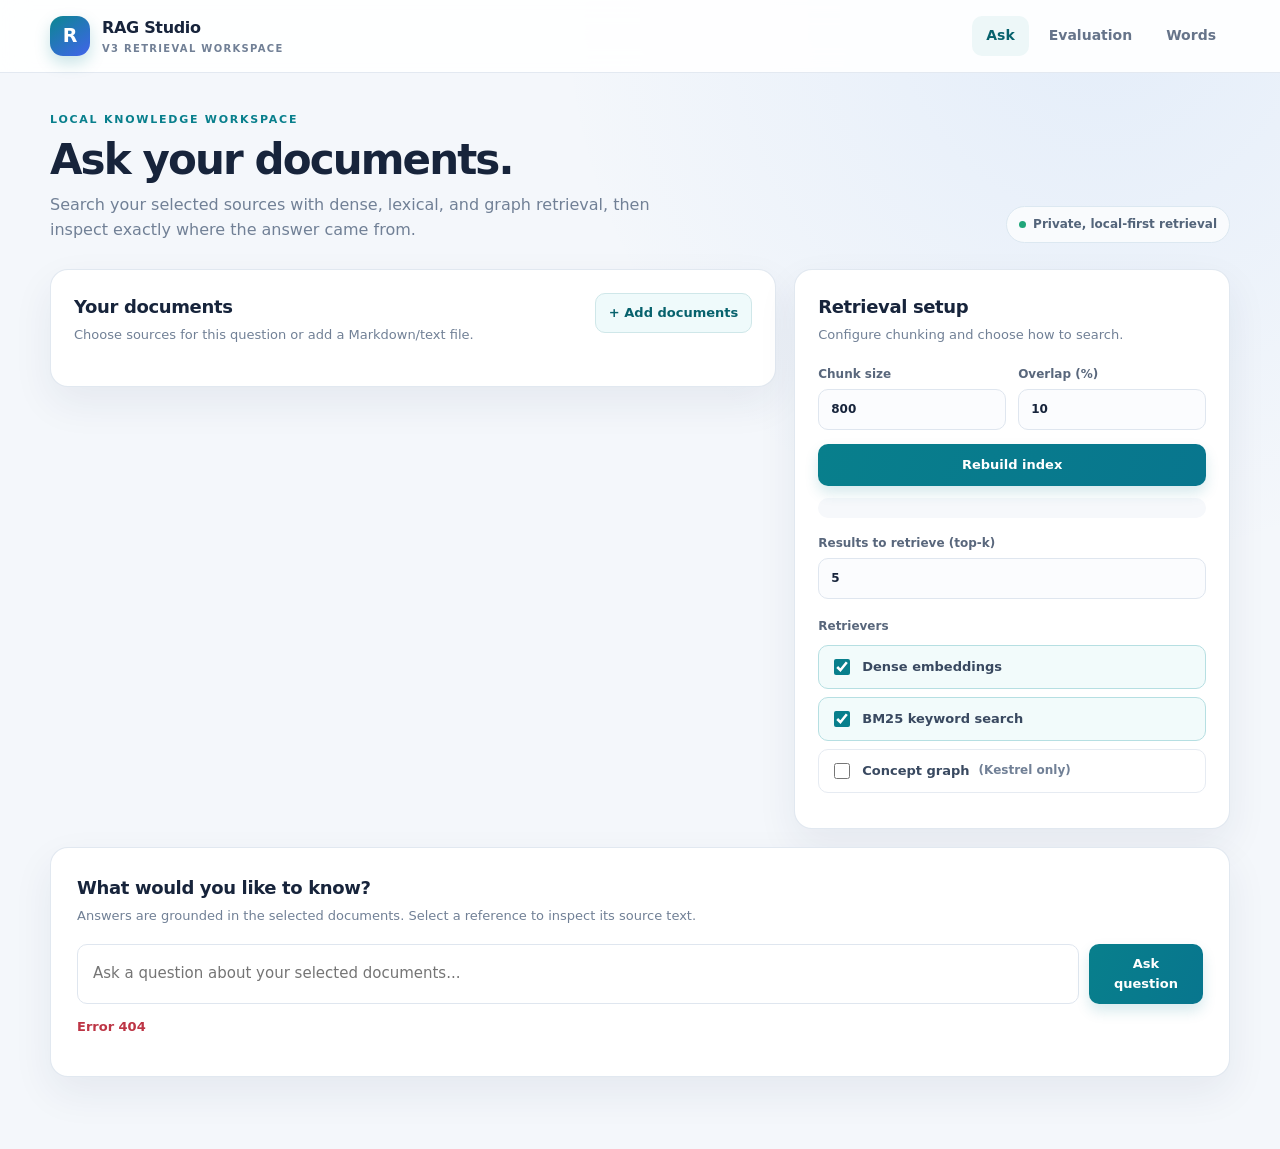
==== commit 44c639c5: "style: polish V3 app pages" ====
--- a/templates/index.html
+++ b/templates/index.html
@@ -240,7 +240,6 @@
 </style>
 </head>
 <body>
-<<<<<<< HEAD
 <header class="topbar">
   <div class="topbar-inner">
     <a class="brand" href="/" aria-label="RAG Studio home">
@@ -309,35 +308,6 @@
       </div>
       <p class="muted" id="graphInfo"></p>
     </section>
-<h1>Ask your documents</h1>
-<p class="muted">Pick the documents to search, type a question, and read the answer with its sources.</p>
-
-<h2>1. Your documents</h2>
-<p>
-<label>Add documents (.md or .txt): <input type="file" id="file" accept=".md,.txt" multiple></label>
-</p>
-<table id="docs"></table>
-
-<h2>2. Your question</h2>
-<input id="question" style="width:75%" placeholder="For example: Which team handles billing errors?">
-<button id="askBtn">Ask</button>
-
-<details class="box">
-<summary>Advanced settings</summary>
-<p>Search methods:
-<label><input type="checkbox" id="r-dense" checked> by meaning</label>
-<label><input type="checkbox" id="r-bm25" checked> by exact words (BM25)</label>
-<label><input type="checkbox" id="r-graph"> by concepts (graph, Kestrel documents only)</label>
-</p>
-<p class="muted" id="graphInfo"></p>
-<p>Number of passages given to the AI <input type="number" id="topK" value="5" style="width:60px"></p>
-<p>
-Passage size (characters) <input type="number" id="chunkSize" value="800" style="width:80px">
-Overlap (%) <input type="number" id="overlap" value="10" style="width:60px">
-<button id="rebuildBtn">Re-read all documents with these values</button>
-</p>
-<p class="muted" id="indexInfo"></p>
-</details>
 
     <section class="card ask-card" aria-labelledby="question-title">
       <div class="ask-heading">
@@ -415,7 +385,7 @@
   const t = document.getElementById("docs");
   t.replaceChildren();
   const head = el("tr");
-  ["Search it", "Document", "Status", ""].forEach(h => head.appendChild(el("th", h)));
+  ["Use", "Name", "Size (bytes)", "Chunks", ""].forEach(h => head.appendChild(el("th", h)));
   t.appendChild(head);
   docs.forEach(d => {
     const tr = el("tr");
@@ -427,11 +397,11 @@
     c1.appendChild(cb);
     tr.appendChild(c1);
     tr.appendChild(el("td", d.name));
-    tr.appendChild(el("td", d.chunks === 0 ? "not ready" : "ready (" + d.chunks + " passages)"));
+    tr.appendChild(el("td", String(d.size)));
+    tr.appendChild(el("td", d.chunks === 0 ? "not indexed" : String(d.chunks)));
     const c5 = el("td");
-    const del = el("button", "Remove");
+    const del = el("button", "Delete");
     del.onclick = () => run("Deleting...", async () => {
-      if (!confirm("Remove " + d.name + "?")) return;
       await api("/api/docs/" + encodeURIComponent(d.name), { method: "DELETE" });
       await loadDocs(false);
     });
@@ -457,8 +427,9 @@
   try {
     const g = await api("/api/graph/stats");
     document.getElementById("graphInfo").textContent = g.stats
-      ? "Concept graph ready: " + g.stats.entities + " concepts, " + g.stats.relations + " links."
-      : "The concept graph is not built yet (see the README).";
+      ? "Graph: " + g.stats.entities + " entities, " + g.stats.relations + " relations (built with chunk size " +
+        g.stats.chunk_size + ", overlap " + g.stats.overlap_percent + "%)."
+      : "Graph not built yet (python graph_cli.py build).";
   } catch (e) {}
 }
 
@@ -493,12 +464,12 @@
 function renderResult(r) {
   const box = document.getElementById("result");
   box.replaceChildren();
-  box.appendChild(el("h2", r.status === "not_found" ? "No answer found in your documents" : "Answer"));
+  box.appendChild(el("h2", r.status === "not_found" ? "Answer (not found)" : "Answer"));
   box.appendChild(el("p", r.answer));
   r.warnings.forEach(w => box.appendChild(el("p", w, "warn")));
   (r.retrieval.notes || []).forEach(w => box.appendChild(el("p", w, "warn")));
   if (r.reference_details.length) {
-    const p = el("p", "Sources (click to read the passage): ");
+    const p = el("p", "References: ");
     r.reference_details.forEach(ref => {
       const b = el("button", ref.id + (Object.keys(ref.found_by).length ? "  (" + foundByText(ref.found_by) + ")" : ""));
       b.onclick = () => { openRef = openRef === ref.id ? "" : ref.id; renderResult(r); };
@@ -509,9 +480,12 @@
   const opened = r.chunks.find(c => c.id === openRef);
   if (opened) box.appendChild(el("pre", chunkHeader(opened) + "\n\n" + opened.text));
   if (r.retrieval.graph_path) box.appendChild(renderPath(r.retrieval.graph_path));
-  box.appendChild(el("p", "Answered in " + (r.total_ms / 1000).toFixed(1) + " s.", "muted"));
+  let info = r.total_ms + " ms (retrievers: " + r.retrieval.retrievers.join("+") + "; " +
+    Object.keys(r.retrieval.timings_ms).map(n => n + " " + r.retrieval.timings_ms[n] + " ms").join(", ") + ")";
+  if (r.usage) info += ", tokens: input " + r.usage.input + ", output " + r.usage.output + ", total " + r.usage.total;
+  box.appendChild(el("p", info, "muted"));
   const details = el("details");
-  details.appendChild(el("summary", "Show all the passages the AI received (" + r.chunks.length + ")"));
+  details.appendChild(el("summary", "Retrieved chunks (" + r.chunks.length + ")"));
   r.chunks.forEach(c => details.appendChild(el("pre", chunkHeader(c) + "\n\n" + c.text)));
   box.appendChild(details);
 }
@@ -519,7 +493,7 @@
 document.getElementById("file").onchange = (e) => {
   const files = Array.from(e.target.files);
   e.target.value = "";
-  run("Reading your documents... (the first time can take a minute)", async () => {
+  run("Indexing... (the first run loads the embedding model, it can take a minute)", async () => {
     for (const f of files) {
       const content = await f.text();
       try {
@@ -536,7 +510,7 @@
   });
 };
 
-document.getElementById("rebuildBtn").onclick = () => run("Reading all documents again...", async () => {
+document.getElementById("rebuildBtn").onclick = () => run("Rebuilding the index...", async () => {
   await api("/api/reindex", {
     method: "POST",
     headers: { "Content-Type": "application/json" },
@@ -548,12 +522,10 @@
   await loadDocs(false);
 });
 
-document.getElementById("askBtn").onclick = () => run("Searching your documents and writing the answer...", async () => {
+document.getElementById("askBtn").onclick = () => run("Searching...", async () => {
   document.getElementById("result").replaceChildren();
   openRef = "";
-  if (document.getElementById("question").value.trim() === "") throw new Error("Type a question first.");
-  if (selected.size === 0) throw new Error("Tick at least one document.");
-  if (retrievers().length === 0) throw new Error("Tick at least one search method in Advanced settings.");
+  if (retrievers().length === 0) throw new Error("Switch on at least one retriever.");
   const r = await api("/api/ask", {
     method: "POST",
     headers: { "Content-Type": "application/json" },
@@ -571,13 +543,12 @@
   if (e.key === "Enter") document.getElementById("askBtn").click();
 };
 
-run("Starting... (the first start can take a minute)", async () => {
+run("Loading... (the first start loads the embedding model)", async () => {
   const s = await loadDocs(true);
   document.getElementById("chunkSize").value = s.chunk_size;
   document.getElementById("overlap").value = s.overlap_percent;
   await loadGraphInfo();
 });
 </script>
-<p class="muted" style="margin-top:40px">For developers: <a href="/eval">Evaluation</a> | <a href="/words">Words</a></p>
 </body>
 </html>
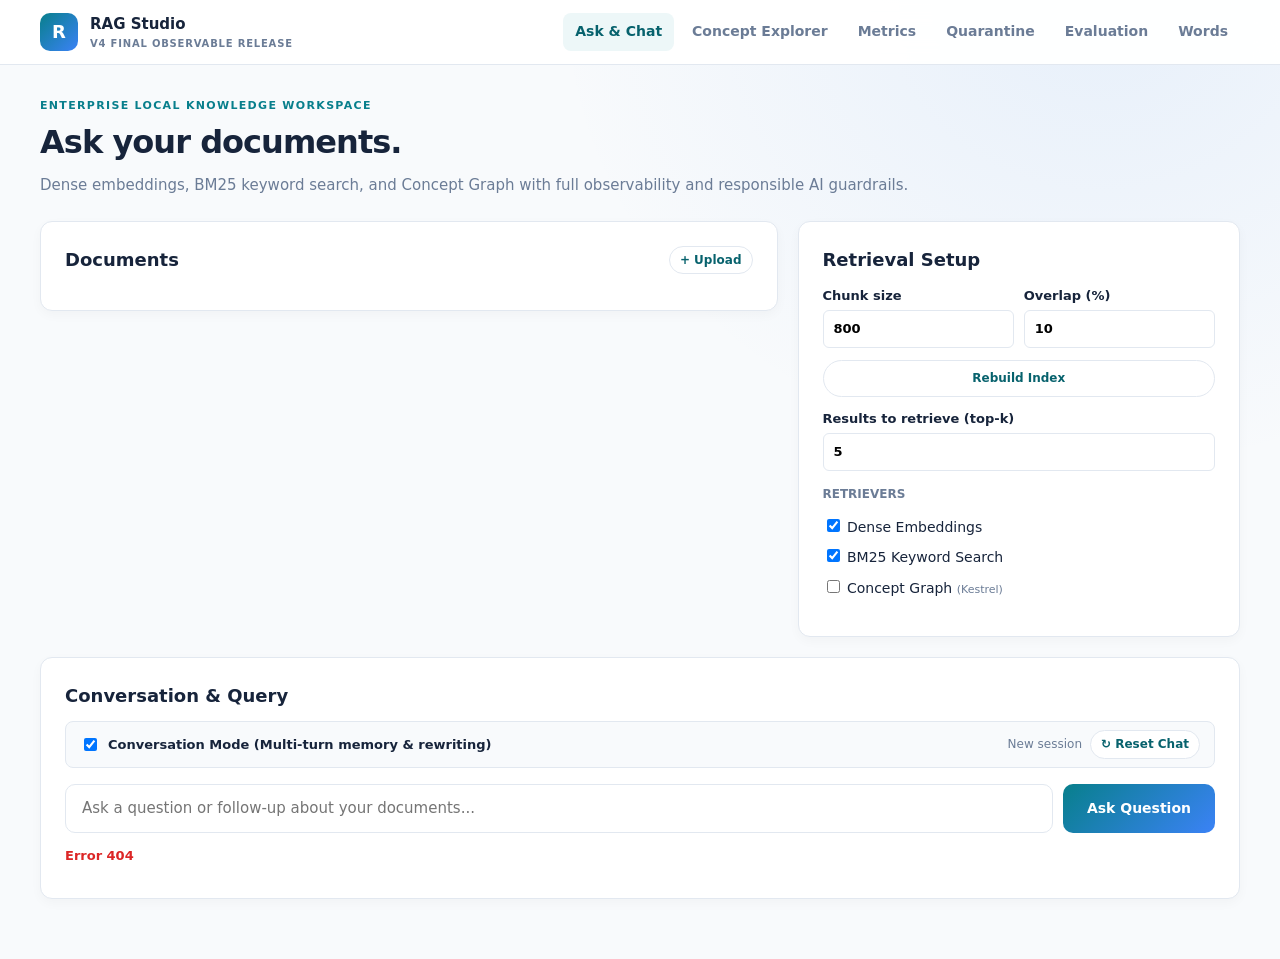
==== commit 59e584eb: "rag_v4_init" ====
--- a/templates/index.html
+++ b/templates/index.html
@@ -3,21 +3,21 @@
 <head>
 <meta charset="utf-8">
 <meta name="viewport" content="width=device-width, initial-scale=1">
-<meta name="theme-color" content="#f4f7fb">
-<title>RAG Studio</title>
+<title>RAG Studio - V4 Final Release</title>
 <link rel="stylesheet" href="{{ url_for('static', filename='studio.css') }}">
 <style>
 :root {
-  color-scheme: light;
   --ink: #17243b;
-  --muted: #718096;
-  --line: #e4eaf2;
-  --surface: #fff;
-  --canvas: #f4f7fb;
+  --muted: #6b7c96;
+  --line: #e2e8f0;
+  --surface: #ffffff;
+  --canvas: #f8fafc;
   --teal: #087f8c;
   --teal-dark: #07626d;
-  --blue: #4263eb;
-  --shadow: 0 16px 40px rgba(30, 48, 78, .07);
+  --blue: #3b82f6;
+  --green: #10b981;
+  --amber: #f59e0b;
+  --rose: #ef4444;
 }
 * { box-sizing: border-box; }
 body {
@@ -26,228 +26,135 @@
     radial-gradient(ellipse at 86% 0%, rgba(84, 150, 235, .10), transparent 34rem),
     var(--canvas);
   color: var(--ink);
-  font: 15px/1.55 "Segoe UI", Inter, system-ui, -apple-system, sans-serif;
-}
-a { color: inherit; }
+  font: 14px/1.55 "Segoe UI", Inter, system-ui, sans-serif;
+}
+a { color: inherit; text-decoration: none; }
 button, input { font: inherit; }
 button { cursor: pointer; }
 button:disabled { cursor: wait; opacity: .65; }
-:focus-visible { outline: 3px solid rgba(66, 99, 235, .35); outline-offset: 2px; }
 
 .topbar {
-  position: sticky;
-  z-index: 5;
-  top: 0;
-  border-bottom: 1px solid rgba(224, 231, 240, .9);
-  background: rgba(255, 255, 255, .9);
-  backdrop-filter: blur(14px);
+  position: sticky; top: 0; z-index: 10;
+  border-bottom: 1px solid var(--line);
+  background: rgba(255, 255, 255, .95);
+  backdrop-filter: blur(12px);
 }
 .topbar-inner {
-  width: min(1180px, calc(100% - 40px));
-  min-height: 72px;
+  width: min(1200px, calc(100% - 40px));
+  height: 64px;
   margin: 0 auto;
-  display: flex;
-  align-items: center;
-  justify-content: space-between;
-  gap: 24px;
-}
-.brand { display: flex; align-items: center; gap: 12px; text-decoration: none; }
+  display: flex; align-items: center; justify-content: space-between;
+}
+.brand { display: flex; align-items: center; gap: 12px; }
 .brand-mark {
-  width: 40px;
-  height: 40px;
-  display: grid;
-  place-items: center;
-  border-radius: 13px;
-  background: linear-gradient(145deg, #0b8791, #4263eb);
-  color: white;
-  font-size: 19px;
-  font-weight: 800;
-  box-shadow: 0 7px 16px rgba(8, 127, 140, .22);
-}
-.brand-name { font-size: 16px; font-weight: 750; letter-spacing: -.02em; }
-.brand-name small { display: block; color: var(--muted); font-size: 10px; font-weight: 700; letter-spacing: .13em; }
-.nav { display: flex; align-items: center; gap: 6px; }
+  width: 38px; height: 38px; border-radius: 10px;
+  background: linear-gradient(135deg, #087f8c, #3b82f6);
+  color: white; font-weight: 800; font-size: 18px;
+  display: grid; place-items: center;
+}
+.brand-name { font-weight: 750; font-size: 15px; }
+.brand-name small { display: block; font-size: 10px; color: var(--muted); letter-spacing: .08em; }
+.nav { display: flex; gap: 6px; }
 .nav a {
-  padding: 9px 14px;
-  border-radius: 10px;
-  color: #66748a;
-  font-size: 14px;
-  font-weight: 650;
-  text-decoration: none;
-  transition: background .16s ease, color .16s ease;
+  padding: 8px 12px; border-radius: 8px; font-weight: 600; color: var(--muted);
+  transition: all .15s ease;
 }
 .nav a:hover, .nav a[aria-current="page"] { background: #edf7f8; color: var(--teal-dark); }
 
-.page-shell { width: min(1180px, calc(100% - 40px)); margin: 0 auto; padding: 38px 0 72px; }
-.hero { display: flex; align-items: flex-end; justify-content: space-between; gap: 24px; margin: 0 0 26px; }
-.eyebrow { margin: 0 0 8px; color: var(--teal); font-size: 11px; font-weight: 800; letter-spacing: .16em; text-transform: uppercase; }
-h1 { margin: 0; font-size: clamp(30px, 4vw, 42px); line-height: 1.12; letter-spacing: -.045em; }
-.hero-copy { max-width: 630px; margin: 10px 0 0; color: var(--muted); font-size: 16px; }
-.hero-chip {
-  flex: 0 0 auto;
-  padding: 8px 12px;
-  border: 1px solid #dce8f1;
-  border-radius: 999px;
-  background: rgba(255, 255, 255, .72);
-  color: #53647a;
-  font-size: 12px;
-  font-weight: 700;
-}
-.hero-chip span { display: inline-block; width: 7px; height: 7px; margin-right: 7px; border-radius: 50%; background: #20a67a; }
-
-.workspace-grid { display: grid; grid-template-columns: minmax(0, 1.25fr) minmax(320px, .75fr); gap: 18px; align-items: start; }
+.page-shell { width: min(1200px, calc(100% - 40px)); margin: 32px auto 60px; }
+.hero { display: flex; justify-content: space-between; align-items: flex-end; margin-bottom: 24px; }
+.eyebrow { color: var(--teal); font-weight: 800; font-size: 11px; text-transform: uppercase; letter-spacing: .12em; margin: 0 0 4px; }
+h1 { margin: 0; font-size: 32px; letter-spacing: -.03em; }
+.hero-copy { margin: 6px 0 0; color: var(--muted); font-size: 15px; }
+
+.workspace-grid { display: grid; grid-template-columns: minmax(0, 1.25fr) minmax(320px, .75fr); gap: 20px; align-items: start; }
 .card {
-  min-width: 0;
-  padding: 23px;
-  border: 1px solid rgba(224, 231, 240, .95);
-  border-radius: 18px;
-  background: var(--surface);
-  box-shadow: var(--shadow);
-}
-.section-heading { display: flex; align-items: flex-start; justify-content: space-between; gap: 16px; margin-bottom: 18px; }
-.section-heading h2, .ask-heading h2 { margin: 0; font-size: 18px; letter-spacing: -.02em; }
-.section-heading p, .ask-heading p { margin: 4px 0 0; color: var(--muted); font-size: 13px; }
-.upload-button {
-  position: relative;
-  flex: 0 0 auto;
-  padding: 9px 13px;
-  overflow: hidden;
-  border: 1px solid #cfe7e9;
-  border-radius: 10px;
-  background: #effafb;
-  color: var(--teal-dark);
-  font-size: 13px;
-  font-weight: 700;
+  background: white; border: 1px solid var(--line); border-radius: 12px;
+  padding: 24px; box-shadow: 0 4px 12px rgba(0,0,0,.03);
+}
+.card h2 { margin: 0 0 12px; font-size: 18px; }
+
+.ask-card { grid-column: 1 / -1; }
+.ask-row { display: flex; gap: 10px; margin: 16px 0 8px; }
+.ask-input {
+  flex: 1; padding: 12px 16px; border: 1px solid var(--line); border-radius: 10px;
+  font-size: 15px; outline: none; transition: border-color .15s;
+}
+.ask-input:focus { border-color: var(--teal); }
+.primary-btn {
+  padding: 12px 24px; border-radius: 10px; border: none;
+  background: linear-gradient(135deg, #087f8c, #3b82f6);
+  color: white; font-weight: 700; font-size: 14px; cursor: pointer;
+}
+.primary-btn:hover { opacity: .95; }
+
+.conversation-bar {
+  display: flex; align-items: center; justify-content: space-between;
+  background: #f8fafc; border: 1px solid var(--line); border-radius: 8px;
+  padding: 8px 14px; margin-top: 10px; font-size: 13px;
+}
+.pill-btn {
+  padding: 4px 10px; border-radius: 999px; border: 1px solid var(--line);
+  background: white; font-size: 12px; font-weight: 600; cursor: pointer;
+  color: var(--teal-dark); transition: all .15s;
+}
+.pill-btn:hover { background: #edf7f8; }
+
+.suggestions-box { margin-top: 16px; padding-top: 16px; border-top: 1px dashed var(--line); }
+.suggestions-title { font-size: 12px; font-weight: 700; color: var(--muted); text-transform: uppercase; margin-bottom: 8px; }
+.suggestion-chips { display: flex; flex-wrap: wrap; gap: 8px; }
+.suggestion-chip {
+  padding: 6px 12px; border-radius: 999px; border: 1px solid #bfdbfe;
+  background: #eff6ff; color: #1d4ed8; font-size: 13px; font-weight: 600;
+  cursor: pointer; transition: all .15s;
+}
+.suggestion-chip:hover { background: #dbeafe; }
+
+.trace-button {
+  display: inline-flex; align-items: center; gap: 6px;
+  padding: 6px 12px; border-radius: 6px; border: 1px solid #dce8f1;
+  background: #f8fafc; color: #334155; font-size: 12px; font-weight: 700;
   cursor: pointer;
 }
-.upload-button:hover { background: #e3f5f6; }
-.upload-button input { position: absolute; width: 1px; height: 1px; opacity: 0; }
-.table-wrap { overflow-x: auto; }
-#docs { width: 100%; border-collapse: collapse; text-align: left; }
-#docs th { padding: 10px 9px; background: #f7f9fc; color: #718096; font-size: 10px; font-weight: 800; letter-spacing: .08em; text-transform: uppercase; }
-#docs th:first-child { border-radius: 9px 0 0 9px; }
-#docs th:last-child { border-radius: 0 9px 9px 0; }
-#docs td { padding: 11px 9px; border-bottom: 1px solid #edf1f6; color: #435169; font-size: 13px; }
-#docs tr:last-child td { border-bottom: 0; }
-#docs tr:hover td { background: #fbfcfe; }
-#docs td:nth-child(3), #docs td:nth-child(4) { color: #79869a; font-variant-numeric: tabular-nums; white-space: nowrap; }
-#docs input[type="checkbox"], .retriever-toggle input { width: 16px; height: 16px; accent-color: var(--teal); }
-
-.settings-card .section-heading { margin-bottom: 20px; }
-.control-grid { display: grid; grid-template-columns: 1fr 1fr; gap: 12px; }
-.field { display: grid; gap: 6px; color: #59677c; font-size: 12px; font-weight: 700; }
-.field input, #question {
-  min-width: 0;
-  width: 100%;
-  padding: 10px 12px;
-  border: 1px solid #dfe6ef;
-  border-radius: 10px;
-  background: #fbfcfe;
-  color: var(--ink);
-  outline: none;
-  transition: border-color .16s ease, box-shadow .16s ease, background .16s ease;
-}
-.field input:focus, #question:focus { border-color: #75bfc5; background: #fff; box-shadow: 0 0 0 3px rgba(8, 127, 140, .10); }
-.primary-button {
-  min-height: 42px;
-  padding: 10px 15px;
-  border: 0;
-  border-radius: 10px;
-  background: linear-gradient(110deg, var(--teal), #08768e);
-  color: #fff;
-  font-size: 13px;
-  font-weight: 750;
-  box-shadow: 0 7px 14px rgba(8, 127, 140, .16);
-  transition: transform .16s ease, box-shadow .16s ease;
-}
-.primary-button:hover:not(:disabled) { transform: translateY(-1px); box-shadow: 0 10px 18px rgba(8, 127, 140, .22); }
-#rebuildBtn { width: 100%; margin-top: 14px; }
-.muted { color: var(--muted); font-size: 12px; }
-#indexInfo, #graphInfo { margin: 12px 0 0; }
-.status-note { padding: 10px 12px; border-radius: 10px; background: #f6f8fb; }
-.topk-field { margin-top: 16px; }
-.retriever-title { margin: 18px 0 9px; color: #59677c; font-size: 12px; font-weight: 750; }
-.retriever-list { display: grid; gap: 8px; }
-.retriever-toggle {
-  display: flex;
-  align-items: center;
-  gap: 9px;
-  padding: 10px 11px;
-  border: 1px solid #e6ebf2;
-  border-radius: 10px;
-  background: #fff;
-  color: #394960;
-  font-size: 13px;
-  font-weight: 600;
-  cursor: pointer;
-}
-.retriever-toggle:has(input:checked) { border-color: #b6dfe2; background: #f2fbfb; }
-
-.ask-card { grid-column: 1 / -1; padding: 26px; }
-.ask-heading { margin-bottom: 18px; }
-.ask-row { display: flex; gap: 10px; }
-#question { min-height: 48px; padding: 12px 15px; background: #fff; font-size: 15px; }
-#askBtn { min-width: 110px; }
-#busy { min-height: 20px; margin: 12px 0 0; }
-.err { color: #bd3545; font-size: 13px; font-weight: 650; }
-#error:empty, #busy:empty { display: none; }
-#result:empty { display: none; }
-#result {
-  margin-top: 22px;
-  padding-top: 22px;
-  border-top: 1px solid var(--line);
-}
-#result > h2 { margin: 0 0 10px; font-size: 19px; }
-#result > p:not(.muted):not(.warn) { margin: 0; color: #33435a; font-size: 16px; line-height: 1.7; }
-.warn { padding: 10px 12px; border: 1px solid #f3dfb2; border-radius: 10px; background: #fff9eb; color: #8d5c06; font-size: 13px; }
-#result button {
-  margin: 5px 5px 0 0;
-  padding: 7px 10px;
-  border: 1px solid #dce5ef;
-  border-radius: 8px;
-  background: #f8fafc;
-  color: #42536b;
-  font-size: 12px;
-}
-#result button:hover { border-color: #b6dfe2; background: #effafb; }
-.box { margin: 16px 0; padding: 17px; border: 1px solid #dfe8f0; border-radius: 13px; background: #f8fafc; }
-.box strong { color: #25364e; }
-.box ul { padding-left: 20px; color: #516178; font-size: 13px; }
-.box li { margin: 5px 0; }
-pre { overflow: auto; white-space: pre-wrap; overflow-wrap: anywhere; padding: 14px; border: 1px solid #e5eaf1; border-radius: 11px; background: #f7f9fc; color: #3d4c61; font: 12px/1.6 "Cascadia Code", Consolas, monospace; }
-details { margin-top: 15px; }
-summary { color: var(--teal-dark); font-size: 13px; font-weight: 700; cursor: pointer; }
-
-@media (max-width: 820px) {
-  .workspace-grid { grid-template-columns: 1fr; }
-  .ask-card { grid-column: auto; }
-}
-@media (max-width: 560px) {
-  .topbar-inner, .page-shell { width: min(100% - 24px, 1180px); }
-  .topbar-inner { min-height: 64px; gap: 8px; }
-  .brand-mark { width: 35px; height: 35px; }
-  .brand-name small { font-size: 9px; }
-  .nav { gap: 0; }
-  .nav a { padding: 8px; font-size: 12px; }
-  .page-shell { padding-top: 28px; }
-  .hero { display: block; }
-  .hero-chip { display: inline-block; margin-top: 16px; }
-  .card, .ask-card { padding: 17px; }
-  .section-heading { flex-wrap: wrap; }
-  .ask-row { flex-direction: column; }
-  #askBtn { width: 100%; }
-}
+.trace-button:hover { background: #eef2f6; border-color: #cbd5e1; }
+
+.trace-modal {
+  display: none; position: fixed; inset: 0; z-index: 50;
+  background: rgba(15, 23, 42, .5); backdrop-filter: blur(4px);
+  justify-content: flex-end;
+}
+.trace-drawer {
+  width: min(650px, 100%); height: 100%; background: white;
+  overflow-y: auto; padding: 28px; box-shadow: -8px 0 24px rgba(0,0,0,.15);
+}
+
+.table-wrap { overflow-x: auto; margin-top: 10px; }
+table { width: 100%; border-collapse: collapse; text-align: left; }
+th, td { padding: 10px 12px; border-bottom: 1px solid var(--line); }
+th { font-size: 12px; text-transform: uppercase; color: var(--muted); }
+.retriever-list { display: flex; flex-direction: column; gap: 8px; margin: 12px 0; }
+.field { display: flex; flex-direction: column; gap: 4px; font-size: 13px; font-weight: 600; margin-bottom: 12px; }
+.field input { padding: 8px 10px; border: 1px solid var(--line); border-radius: 6px; }
+
+.box { margin: 16px 0; padding: 16px; border: 1px solid var(--line); border-radius: 10px; background: #f8fafc; }
+.box strong { color: #1e293b; }
+.warn { padding: 10px 12px; border: 1px solid #fed7aa; border-radius: 8px; background: #fff7ed; color: #9a3412; font-size: 13px; margin: 8px 0; }
+.err { color: #dc2626; font-size: 13px; margin: 8px 0; font-weight: 600; }
+pre { overflow: auto; white-space: pre-wrap; padding: 12px; border-radius: 8px; background: #f1f5f9; font-size: 12px; font-family: monospace; }
 </style>
 </head>
 <body>
 <header class="topbar">
   <div class="topbar-inner">
-    <a class="brand" href="/" aria-label="RAG Studio home">
-      <span class="brand-mark" aria-hidden="true">R</span>
-      <span class="brand-name">RAG Studio<small>V3 RETRIEVAL WORKSPACE</small></span>
+    <a class="brand" href="/">
+      <div class="brand-mark">R</div>
+      <div class="brand-name">RAG Studio<small>V4 FINAL OBSERVABLE RELEASE</small></div>
     </a>
-    <nav class="nav" aria-label="Main navigation">
-      <a href="/" aria-current="page">Ask</a>
+    <nav class="nav">
+      <a href="/" aria-current="page">Ask & Chat</a>
+      <a href="/explorer">Concept Explorer</a>
+      <a href="/metrics">Metrics</a>
+      <a href="/quarantine">Quarantine</a>
       <a href="/eval">Evaluation</a>
       <a href="/words">Words</a>
     </nav>
@@ -255,80 +162,100 @@
 </header>
 
 <main class="page-shell">
-  <section class="hero" aria-labelledby="page-title">
+  <section class="hero">
     <div>
-      <p class="eyebrow">Local knowledge workspace</p>
-      <h1 id="page-title">Ask your documents.</h1>
-      <p class="hero-copy">Search your selected sources with dense, lexical, and graph retrieval, then inspect exactly where the answer came from.</p>
+      <p class="eyebrow">Enterprise Local Knowledge Workspace</p>
+      <h1>Ask your documents.</h1>
+      <p class="hero-copy">Dense embeddings, BM25 keyword search, and Concept Graph with full observability and responsible AI guardrails.</p>
     </div>
-    <span class="hero-chip"><span aria-hidden="true"></span>Private, local-first retrieval</span>
   </section>
 
   <div class="workspace-grid">
-    <section class="card documents-card" aria-labelledby="documents-title">
-      <div class="section-heading">
-        <div>
-          <h2 id="documents-title">Your documents</h2>
-          <p>Choose sources for this question or add a Markdown/text file.</p>
-        </div>
-        <label class="upload-button" for="file">+ Add documents
-          <input type="file" id="file" accept=".md,.txt" multiple aria-label="Add Markdown or text documents">
+    <!-- Documents Card -->
+    <section class="card documents-card">
+      <div style="display:flex;justify-content:space-between;align-items:center;margin-bottom:12px;">
+        <h2 style="margin:0;">Documents</h2>
+        <label class="pill-btn" style="cursor:pointer;" for="file">+ Upload
+          <input type="file" id="file" accept=".md,.txt" multiple style="display:none;">
         </label>
       </div>
       <div class="table-wrap">
         <table id="docs"></table>
       </div>
+      <div id="quarantineAlert" style="display:none;margin-top:12px;" class="warn"></div>
     </section>
 
-    <section class="card settings-card" aria-labelledby="settings-title">
-      <div class="section-heading">
-        <div>
-          <h2 id="settings-title">Retrieval setup</h2>
-          <p>Configure chunking and choose how to search.</p>
-        </div>
-      </div>
-      <div class="control-grid">
-        <label class="field" for="chunkSize">Chunk size
+    <!-- Settings Card -->
+    <section class="card settings-card">
+      <h2>Retrieval Setup</h2>
+      <div style="display:grid;grid-template-columns:1fr 1fr;gap:10px;">
+        <label class="field">Chunk size
           <input type="number" id="chunkSize" value="800" min="100" max="4000">
         </label>
-        <label class="field" for="overlap">Overlap (%)
+        <label class="field">Overlap (%)
           <input type="number" id="overlap" value="10" min="0" max="50">
         </label>
       </div>
-      <button class="primary-button" id="rebuildBtn">Rebuild index</button>
-      <p class="muted status-note" id="indexInfo"></p>
-      <label class="field topk-field" for="topK">Results to retrieve (top-k)
+      <button class="pill-btn" style="width:100%;padding:8px;" id="rebuildBtn">Rebuild Index</button>
+      <p style="font-size:12px;color:var(--muted);margin:8px 0;" id="indexInfo"></p>
+
+      <label class="field" style="margin-top:12px;">Results to retrieve (top-k)
         <input type="number" id="topK" value="5" min="1" max="20">
       </label>
-      <p class="retriever-title">Retrievers</p>
+
+      <div style="font-size:12px;font-weight:700;text-transform:uppercase;color:var(--muted);margin:14px 0 6px;">Retrievers</div>
       <div class="retriever-list">
-        <label class="retriever-toggle"><input type="checkbox" id="r-dense" checked> Dense embeddings</label>
-        <label class="retriever-toggle"><input type="checkbox" id="r-bm25" checked> BM25 keyword search</label>
-        <label class="retriever-toggle"><input type="checkbox" id="r-graph"> Concept graph <span class="muted">(Kestrel only)</span></label>
-      </div>
-      <p class="muted" id="graphInfo"></p>
+        <label><input type="checkbox" id="r-dense" checked> Dense Embeddings</label>
+        <label><input type="checkbox" id="r-bm25" checked> BM25 Keyword Search</label>
+        <label><input type="checkbox" id="r-graph"> Concept Graph <span style="color:var(--muted);font-size:11px;">(Kestrel)</span></label>
+      </div>
+      <p style="font-size:12px;color:var(--muted);" id="graphInfo"></p>
     </section>
 
-    <section class="card ask-card" aria-labelledby="question-title">
-      <div class="ask-heading">
-        <h2 id="question-title">What would you like to know?</h2>
-        <p>Answers are grounded in the selected documents. Select a reference to inspect its source text.</p>
-      </div>
+    <!-- Ask & Conversation Card -->
+    <section class="card ask-card">
+      <h2>Conversation & Query</h2>
+      <div class="conversation-bar">
+        <label style="display:flex;align-items:center;gap:8px;font-weight:600;cursor:pointer;">
+          <input type="checkbox" id="convMode" checked>
+          Conversation Mode (Multi-turn memory & rewriting)
+        </label>
+        <div style="display:flex;gap:8px;align-items:center;">
+          <span style="font-size:12px;color:var(--muted);" id="turnCount">New session</span>
+          <button class="pill-btn" onclick="resetSession()">↻ Reset Chat</button>
+        </div>
+      </div>
+
       <div class="ask-row">
-        <input id="question" aria-label="Your question" placeholder="Ask a question about your selected documents..." autocomplete="off">
-        <button class="primary-button" id="askBtn">Ask question</button>
-      </div>
-      <p class="muted" id="busy" role="status" aria-live="polite"></p>
-      <p class="err" id="error" role="alert"></p>
+        <input id="question" class="ask-input" placeholder="Ask a question or follow-up about your documents..." autocomplete="off">
+        <button class="primary-btn" id="askBtn">Ask Question</button>
+      </div>
+
+      <p style="color:var(--muted);font-size:13px;" id="busy"></p>
+      <p class="err" id="error"></p>
       <div id="result"></div>
     </section>
   </div>
 </main>
 
+<!-- Trace Details Modal / Drawer -->
+<div class="trace-modal" id="traceModal" onclick="if(event.target===this)closeTrace()">
+  <div class="trace-drawer" id="traceDrawer">
+    <div style="display:flex;justify-content:space-between;align-items:center;margin-bottom:16px;">
+      <h2 id="modal-trace-title" style="margin:0;font-size:20px;">Trace Breakdown</h2>
+      <button onclick="closeTrace()" style="border:none;background:none;font-size:20px;cursor:pointer;">✕</button>
+    </div>
+    <div id="modal-trace-body"></div>
+  </div>
+</div>
+
 <script>
 let docs = [];
 let selected = new Set();
 let openRef = "";
+let currentSessionId = localStorage.getItem("rag_session_id") || "";
+let turnNumber = 0;
+let lastResult = null;
 
 function el(tag, text, cls) {
   const e = document.createElement(tag);
@@ -354,9 +281,7 @@
     throw new Error("Network error.");
   }
   let data = {};
-  try {
-    data = await res.json();
-  } catch (e) {}
+  try { data = await res.json(); } catch (e) {}
   if (!res.ok) throw new Error(data.message || ("Error " + res.status));
   return data;
 }
@@ -364,11 +289,7 @@
 async function run(msg, fn) {
   showError("");
   setBusy(msg);
-  try {
-    await fn();
-  } catch (e) {
-    showError(e.message);
-  }
+  try { await fn(); } catch (e) { showError(e.message); }
   setBusy("");
 }
 
@@ -379,13 +300,24 @@
 function foundByText(fb) {
   if (!fb) return "";
   return Object.keys(fb).map(n => n + " #" + fb[n]).join(", ");
+}
+
+function resetSession() {
+  if (currentSessionId) {
+    fetch("/api/chat/" + encodeURIComponent(currentSessionId), { method: "DELETE" });
+  }
+  currentSessionId = "sess_" + Math.random().toString(36).substring(2, 9);
+  localStorage.setItem("rag_session_id", currentSessionId);
+  turnNumber = 0;
+  document.getElementById("turnCount").textContent = "New session";
+  document.getElementById("result").replaceChildren();
 }
 
 function renderDocs() {
   const t = document.getElementById("docs");
   t.replaceChildren();
   const head = el("tr");
-  ["Use", "Name", "Size (bytes)", "Chunks", ""].forEach(h => head.appendChild(el("th", h)));
+  ["Use", "Name", "Size", "Chunks", ""].forEach(h => head.appendChild(el("th", h)));
   t.appendChild(head);
   docs.forEach(d => {
     const tr = el("tr");
@@ -397,10 +329,10 @@
     c1.appendChild(cb);
     tr.appendChild(c1);
     tr.appendChild(el("td", d.name));
-    tr.appendChild(el("td", String(d.size)));
+    tr.appendChild(el("td", (d.size / 1024).toFixed(1) + " KB"));
     tr.appendChild(el("td", d.chunks === 0 ? "not indexed" : String(d.chunks)));
     const c5 = el("td");
-    const del = el("button", "Delete");
+    const del = el("button", "Delete", "pill-btn");
     del.onclick = () => run("Deleting...", async () => {
       await api("/api/docs/" + encodeURIComponent(d.name), { method: "DELETE" });
       await loadDocs(false);
@@ -417,8 +349,8 @@
   if (selectAll) selected = new Set(docs.map(d => d.name));
   else selected = new Set([...selected].filter(n => docs.some(d => d.name === n)));
   document.getElementById("indexInfo").textContent =
-    "Current index: " + data.settings.chunk_size + " characters, " + data.settings.overlap_percent +
-    "% overlap. Embedding model: " + data.model + ".";
+    "Index: " + data.settings.chunk_size + " chars, " + data.settings.overlap_percent +
+    "% overlap. Embedding: " + data.model + ".";
   renderDocs();
   return data.settings;
 }
@@ -427,15 +359,14 @@
   try {
     const g = await api("/api/graph/stats");
     document.getElementById("graphInfo").textContent = g.stats
-      ? "Graph: " + g.stats.entities + " entities, " + g.stats.relations + " relations (built with chunk size " +
-        g.stats.chunk_size + ", overlap " + g.stats.overlap_percent + "%)."
-      : "Graph not built yet (python graph_cli.py build).";
+      ? "Graph: " + g.stats.entities + " entities, " + g.stats.relations + " relations."
+      : "Graph not built yet (run graph_cli.py build).";
   } catch (e) {}
 }
 
 function chunkHeader(c) {
-  let s = c.id + " | " + c.doc + ", chunk " + c.position + ", characters " + c.start + "-" + c.end;
-  if (c.distance !== null && c.distance !== undefined) s += " | dense distance " + c.distance.toFixed(3);
+  let s = c.id + " | " + c.doc + ", chunk " + c.position;
+  if (c.distance !== null && c.distance !== undefined) s += " | dense dist " + c.distance.toFixed(3);
   if (c.rrf_score !== undefined) s += " | fused score " + c.rrf_score.toFixed(4);
   if (c.found_by) s += " | found by " + foundByText(c.found_by);
   return s;
@@ -443,65 +374,162 @@
 
 function renderPath(path) {
   const box = el("div", undefined, "box");
-  box.appendChild(el("strong", "Concept graph path"));
+  box.appendChild(el("strong", "Concept Graph Path Traversal"));
   const ents = path.entities.map(e => e.name + " (" + e.type + ")");
-  box.appendChild(el("p", "Entities found in the question: " + (ents.length ? ents.join(", ") : "none")));
-  if (path.ignored_generic && path.ignored_generic.length) {
-    box.appendChild(el("p", "Ignored because too generic: " + path.ignored_generic.join(", "), "muted"));
-  }
+  box.appendChild(el("p", "Entities found in question: " + (ents.length ? ents.join(", ") : "none")));
   if (path.edges.length) {
-    box.appendChild(el("p", "Edges followed:"));
+    box.appendChild(el("p", "Hops followed:"));
     const ul = el("ul");
     path.edges.forEach(e => ul.appendChild(el("li", "hop " + e.hop + ": " + e.edge + "  [from " + e.chunks.join(", ") + "]")));
     box.appendChild(ul);
   }
-  if (path.chunks.length) {
-    box.appendChild(el("p", "Chunks reached: " + path.chunks.map(c => c.id + " (" + c.score + ")").join(", ")));
-  }
   return box;
 }
 
 function renderResult(r) {
+  lastResult = r;
   const box = document.getElementById("result");
   box.replaceChildren();
-  box.appendChild(el("h2", r.status === "not_found" ? "Answer (not found)" : "Answer"));
-  box.appendChild(el("p", r.answer));
-  r.warnings.forEach(w => box.appendChild(el("p", w, "warn")));
-  (r.retrieval.notes || []).forEach(w => box.appendChild(el("p", w, "warn")));
-  if (r.reference_details.length) {
-    const p = el("p", "References: ");
+
+  // Answer Title and Trace Button
+  const headerDiv = document.createElement("div");
+  headerDiv.style.cssText = "display:flex;justify-content:space-between;align-items:center;margin:16px 0 10px;";
+  headerDiv.appendChild(el("h2", r.status === "not_found" ? "Answer (not found)" : "Answer", undefined));
+
+  if (r.trace_id) {
+    const traceBtn = document.createElement("button");
+    traceBtn.className = "trace-button";
+    traceBtn.innerHTML = `🔍 Trace Details (${r.trace_id})`;
+    traceBtn.onclick = () => openTraceDrawer(r.trace);
+    headerDiv.appendChild(traceBtn);
+  }
+  box.appendChild(headerDiv);
+
+  if (r.rewritten_query) {
+    const rew = el("div", "Rewritten standalone query: \"" + r.rewritten_query + "\"", "warn");
+    rew.style.background = "#f0fdf4";
+    rew.style.borderColor = "#bbf7d0";
+    rew.style.color = "#166534";
+    box.appendChild(rew);
+  }
+
+  if (r.pii_detected) {
+    const piiAlert = el("div", "Privacy Guardrail: Personal data detected and redacted before external LLM transmission.", "warn");
+    box.appendChild(piiAlert);
+  }
+
+  const ansP = el("p", r.answer);
+  ansP.style.fontSize = "16px";
+  ansP.style.lineHeight = "1.7";
+  ansP.style.color = "#1e293b";
+  box.appendChild(ansP);
+
+  (r.warnings || []).forEach(w => box.appendChild(el("p", w, "warn")));
+  (r.retrieval?.notes || []).forEach(w => box.appendChild(el("p", w, "warn")));
+
+  // References list
+  if (r.reference_details && r.reference_details.length) {
+    const p = el("p", "Cited Evidence: ");
+    p.style.fontWeight = "600";
     r.reference_details.forEach(ref => {
-      const b = el("button", ref.id + (Object.keys(ref.found_by).length ? "  (" + foundByText(ref.found_by) + ")" : ""));
+      const b = el("button", ref.id + (Object.keys(ref.found_by).length ? "  (" + foundByText(ref.found_by) + ")" : ""), "pill-btn");
+      b.style.margin = "4px 4px 0 0";
       b.onclick = () => { openRef = openRef === ref.id ? "" : ref.id; renderResult(r); };
       p.appendChild(b);
     });
     box.appendChild(p);
   }
-  const opened = r.chunks.find(c => c.id === openRef);
+
+  const opened = (r.chunks || []).find(c => c.id === openRef);
   if (opened) box.appendChild(el("pre", chunkHeader(opened) + "\n\n" + opened.text));
-  if (r.retrieval.graph_path) box.appendChild(renderPath(r.retrieval.graph_path));
-  let info = r.total_ms + " ms (retrievers: " + r.retrieval.retrievers.join("+") + "; " +
-    Object.keys(r.retrieval.timings_ms).map(n => n + " " + r.retrieval.timings_ms[n] + " ms").join(", ") + ")";
-  if (r.usage) info += ", tokens: input " + r.usage.input + ", output " + r.usage.output + ", total " + r.usage.total;
-  box.appendChild(el("p", info, "muted"));
+
+  if (r.retrieval?.graph_path) box.appendChild(renderPath(r.retrieval.graph_path));
+
+  // Suggested Next Questions
+  if (r.suggestions && r.suggestions.length) {
+    const sugBox = document.createElement("div");
+    sugBox.className = "suggestions-box";
+    sugBox.innerHTML = '<div class="suggestions-title">Suggested next questions:</div>';
+    const chips = document.createElement("div");
+    chips.className = "suggestion-chips";
+    r.suggestions.forEach(sug => {
+      const chip = document.createElement("button");
+      chip.className = "suggestion-chip";
+      chip.textContent = sug;
+      chip.onclick = () => {
+        document.getElementById("question").value = sug;
+        document.getElementById("askBtn").click();
+      };
+      chips.appendChild(chip);
+    });
+    sugBox.appendChild(chips);
+    box.appendChild(sugBox);
+  }
+
+  // Chunks collapsible details
   const details = el("details");
-  details.appendChild(el("summary", "Retrieved chunks (" + r.chunks.length + ")"));
-  r.chunks.forEach(c => details.appendChild(el("pre", chunkHeader(c) + "\n\n" + c.text)));
+  details.appendChild(el("summary", "Retrieved Chunks Provenance (" + (r.chunks || []).length + ")"));
+  (r.chunks || []).forEach(c => details.appendChild(el("pre", chunkHeader(c) + "\n\n" + c.text)));
   box.appendChild(details);
 }
 
+function openTraceDrawer(trace) {
+  if (!trace) return;
+  document.getElementById("modal-trace-title").textContent = "Trace " + trace.trace_id + " Details";
+  const b = document.getElementById("modal-trace-body");
+  b.innerHTML = `
+    <div style="background:#f8fafc;border:1px solid #e2e8f0;border-radius:8px;padding:14px;margin-bottom:16px;">
+      <p style="margin:0 0 6px;"><strong>Status:</strong> ${trace.status} · <strong>Outcome:</strong> ${trace.outcome}</p>
+      <p style="margin:0 0 6px;"><strong>Total Latency:</strong> ${trace.duration_ms} ms</p>
+      <p style="margin:0 0 6px;"><strong>Tokens:</strong> In ${trace.attributes?.tokens_in || 0} / Out ${trace.attributes?.tokens_out || 0} (Total ${trace.attributes?.tokens_total || 0})</p>
+      <p style="margin:0;"><strong>Estimated Cost:</strong> $${(trace.attributes?.cost_usd || 0).toFixed(5)}</p>
+    </div>
+    <h3 style="font-size:15px;margin:16px 0 10px;">Execution Spans Tree</h3>
+  `;
+
+  (trace.spans || []).forEach(s => {
+    const div = document.createElement("div");
+    div.style.cssText = "border:1px solid #e2e8f0;border-radius:8px;padding:12px;margin-bottom:10px;background:#ffffff;";
+    div.innerHTML = `
+      <div style="display:flex;justify-content:space-between;font-weight:700;">
+        <span>├─ ${s.name}</span>
+        <span>${s.duration_ms} ms</span>
+      </div>
+      <div style="font-size:12px;color:var(--muted);margin-top:6px;">
+        ${s.attributes ? Object.entries(s.attributes).map(([k,v]) => `<strong>${k}</strong>: ${JSON.stringify(v)}`).join("<br>") : ""}
+      </div>
+    `;
+    b.appendChild(div);
+  });
+
+  document.getElementById("traceModal").style.display = "flex";
+}
+
+function closeTrace() {
+  document.getElementById("traceModal").style.display = "none";
+}
+
+// Ingestion upload with Responsible AI Quarantine check
 document.getElementById("file").onchange = (e) => {
   const files = Array.from(e.target.files);
   e.target.value = "";
-  run("Indexing... (the first run loads the embedding model, it can take a minute)", async () => {
+  const alertBox = document.getElementById("quarantineAlert");
+  alertBox.style.display = "none";
+
+  run("Scanning and Indexing...", async () => {
     for (const f of files) {
       const content = await f.text();
       try {
-        await api("/api/docs", {
+        const res = await fetch("/api/docs", {
           method: "POST",
           headers: { "Content-Type": "application/json" },
           body: JSON.stringify({ name: f.name, content: content })
         });
+        const d = await res.json();
+        if (d.quarantined) {
+          alertBox.style.display = "block";
+          alertBox.innerHTML = `<strong>Quarantine Alert:</strong> File <code>${d.name}</code> was flagged for prompt injection/poisoning (Risk: ${d.risk_score}). It has been quarantined and was NOT indexed. <a href="/quarantine" style="text-decoration:underline;font-weight:700;">Review in Quarantine</a>`;
+        }
       } catch (err) {
         showError(f.name + ": " + err.message);
       }
@@ -510,7 +538,7 @@
   });
 };
 
-document.getElementById("rebuildBtn").onclick = () => run("Rebuilding the index...", async () => {
+document.getElementById("rebuildBtn").onclick = () => run("Rebuilding index...", async () => {
   await api("/api/reindex", {
     method: "POST",
     headers: { "Content-Type": "application/json" },
@@ -526,6 +554,10 @@
   document.getElementById("result").replaceChildren();
   openRef = "";
   if (retrievers().length === 0) throw new Error("Switch on at least one retriever.");
+
+  const isConv = document.getElementById("convMode").checked;
+  if (!currentSessionId) resetSession();
+
   const r = await api("/api/ask", {
     method: "POST",
     headers: { "Content-Type": "application/json" },
@@ -533,9 +565,15 @@
       question: document.getElementById("question").value,
       docs: Array.from(selected),
       top_k: Number(document.getElementById("topK").value),
-      retrievers: retrievers()
+      retrievers: retrievers(),
+      session_id: isConv ? currentSessionId : null
     })
   });
+
+  if (isConv) {
+    turnNumber++;
+    document.getElementById("turnCount").textContent = "Chat Turn #" + turnNumber;
+  }
   renderResult(r);
 });
 
@@ -543,11 +581,20 @@
   if (e.key === "Enter") document.getElementById("askBtn").click();
 };
 
-run("Loading... (the first start loads the embedding model)", async () => {
+run("Initializing...", async () => {
+  if (!currentSessionId) resetSession();
   const s = await loadDocs(true);
   document.getElementById("chunkSize").value = s.chunk_size;
   document.getElementById("overlap").value = s.overlap_percent;
   await loadGraphInfo();
+
+  // Check URL query param ?q=
+  const params = new URLSearchParams(window.location.search);
+  const q = params.get("q");
+  if (q) {
+    document.getElementById("question").value = q;
+    document.getElementById("askBtn").click();
+  }
 });
 </script>
 </body>
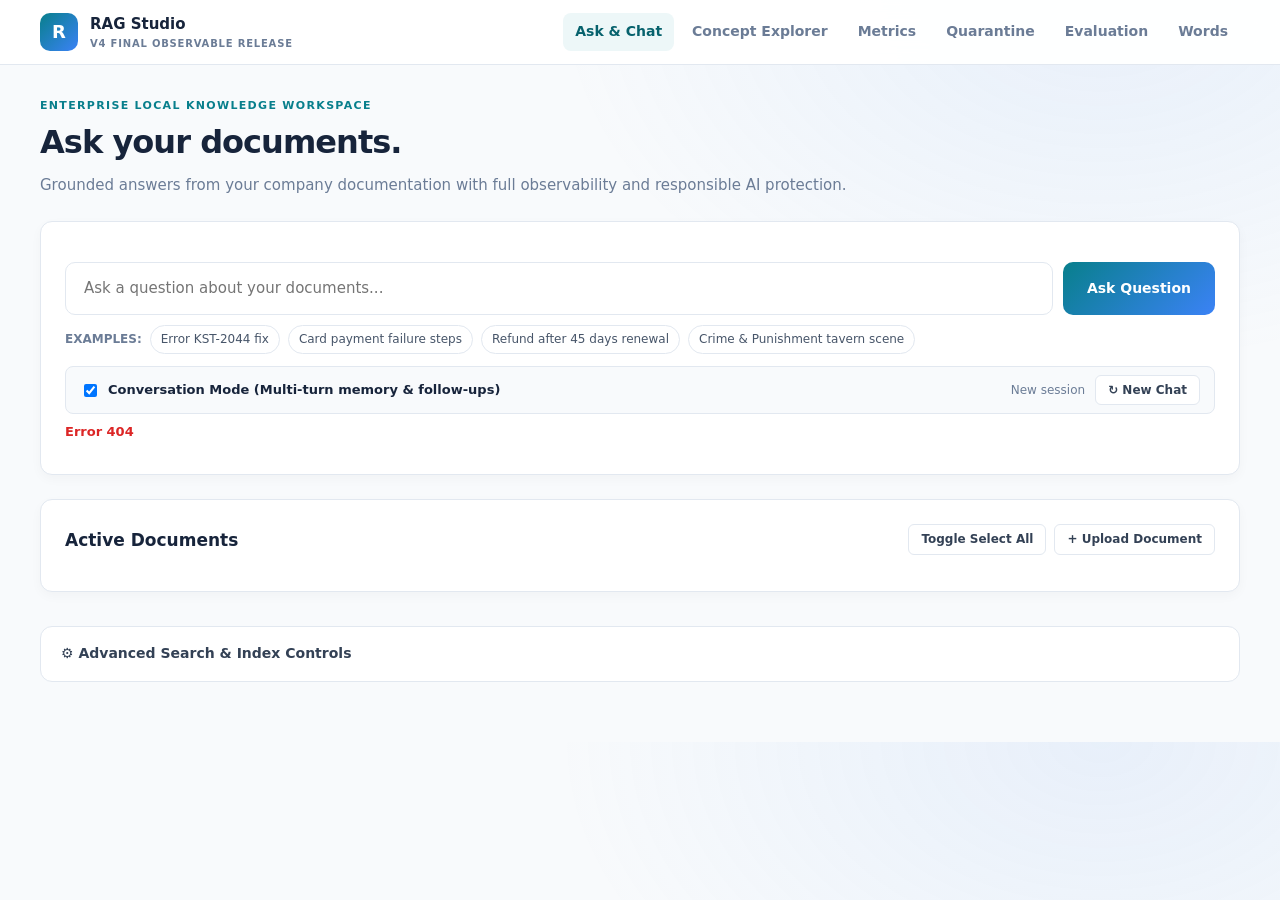
==== commit 34d0bd7c: "feat(v4): finalize RAG V4 release with observability, features, and guardrails" ====
--- a/templates/index.html
+++ b/templates/index.html
@@ -67,20 +67,18 @@
 h1 { margin: 0; font-size: 32px; letter-spacing: -.03em; }
 .hero-copy { margin: 6px 0 0; color: var(--muted); font-size: 15px; }
 
-.workspace-grid { display: grid; grid-template-columns: minmax(0, 1.25fr) minmax(320px, .75fr); gap: 20px; align-items: start; }
+.workspace-grid { display: flex; flex-direction: column; gap: 24px; }
 .card {
   background: white; border: 1px solid var(--line); border-radius: 12px;
   padding: 24px; box-shadow: 0 4px 12px rgba(0,0,0,.03);
 }
-.card h2 { margin: 0 0 12px; font-size: 18px; }
-
-.ask-card { grid-column: 1 / -1; }
+
 .ask-row { display: flex; gap: 10px; margin: 16px 0 8px; }
 .ask-input {
-  flex: 1; padding: 12px 16px; border: 1px solid var(--line); border-radius: 10px;
+  flex: 1; padding: 14px 18px; border: 1px solid var(--line); border-radius: 10px;
   font-size: 15px; outline: none; transition: border-color .15s;
 }
-.ask-input:focus { border-color: var(--teal); }
+.ask-input:focus { border-color: var(--teal); box-shadow: 0 0 0 3px rgba(8,127,140,.15); }
 .primary-btn {
   padding: 12px 24px; border-radius: 10px; border: none;
   background: linear-gradient(135deg, #087f8c, #3b82f6);
@@ -88,19 +86,43 @@
 }
 .primary-btn:hover { opacity: .95; }
 
+.example-chips { display: flex; flex-wrap: wrap; gap: 8px; margin-top: 10px; align-items: center; }
+.example-label { font-size: 12px; font-weight: 700; color: var(--muted); text-transform: uppercase; }
+.example-chip {
+  padding: 4px 10px; border-radius: 999px; border: 1px solid var(--line);
+  background: white; font-size: 12px; color: #475569; cursor: pointer; transition: all .15s;
+}
+.example-chip:hover { border-color: #94a3b8; background: #f1f5f9; color: #0f172a; }
+
 .conversation-bar {
   display: flex; align-items: center; justify-content: space-between;
   background: #f8fafc; border: 1px solid var(--line); border-radius: 8px;
-  padding: 8px 14px; margin-top: 10px; font-size: 13px;
+  padding: 8px 14px; margin-top: 12px; font-size: 13px;
 }
 .pill-btn {
-  padding: 4px 10px; border-radius: 999px; border: 1px solid var(--line);
+  padding: 5px 12px; border-radius: 6px; border: 1px solid var(--line);
   background: white; font-size: 12px; font-weight: 600; cursor: pointer;
-  color: var(--teal-dark); transition: all .15s;
-}
-.pill-btn:hover { background: #edf7f8; }
-
-.suggestions-box { margin-top: 16px; padding-top: 16px; border-top: 1px dashed var(--line); }
+  color: #334155; transition: all .15s;
+}
+.pill-btn:hover { background: #f1f5f9; border-color: #cbd5e1; }
+
+.answer-card {
+  margin-top: 20px; padding: 22px; border: 1px solid #dce8f1;
+  border-radius: 12px; background: #ffffff; box-shadow: 0 6px 16px rgba(15,23,42,.04);
+}
+.answer-footer {
+  display: flex; justify-content: space-between; align-items: center;
+  margin-top: 18px; padding-top: 14px; border-top: 1px solid var(--line);
+}
+.details-trace-btn {
+  display: inline-flex; align-items: center; gap: 6px;
+  padding: 6px 12px; border-radius: 6px; border: 1px solid #087f8c;
+  background: #edf7f8; color: #07626d; font-weight: 700; font-size: 12px;
+  cursor: pointer; transition: all .15s;
+}
+.details-trace-btn:hover { background: #087f8c; color: white; }
+
+.suggestions-box { margin-top: 14px; padding-top: 14px; border-top: 1px dashed var(--line); }
 .suggestions-title { font-size: 12px; font-weight: 700; color: var(--muted); text-transform: uppercase; margin-bottom: 8px; }
 .suggestion-chips { display: flex; flex-wrap: wrap; gap: 8px; }
 .suggestion-chip {
@@ -110,13 +132,14 @@
 }
 .suggestion-chip:hover { background: #dbeafe; }
 
-.trace-button {
-  display: inline-flex; align-items: center; gap: 6px;
-  padding: 6px 12px; border-radius: 6px; border: 1px solid #dce8f1;
-  background: #f8fafc; color: #334155; font-size: 12px; font-weight: 700;
-  cursor: pointer;
-}
-.trace-button:hover { background: #eef2f6; border-color: #cbd5e1; }
+.advanced-card {
+  border: 1px solid var(--line); border-radius: 12px; background: white;
+  padding: 16px 20px; margin-top: 10px;
+}
+.advanced-summary {
+  font-weight: 700; font-size: 14px; color: #334155; cursor: pointer;
+  display: flex; align-items: center; gap: 8px;
+}
 
 .trace-modal {
   display: none; position: fixed; inset: 0; z-index: 50;
@@ -124,7 +147,7 @@
   justify-content: flex-end;
 }
 .trace-drawer {
-  width: min(650px, 100%); height: 100%; background: white;
+  width: min(680px, 100%); height: 100%; background: white;
   overflow-y: auto; padding: 28px; box-shadow: -8px 0 24px rgba(0,0,0,.15);
 }
 
@@ -132,12 +155,10 @@
 table { width: 100%; border-collapse: collapse; text-align: left; }
 th, td { padding: 10px 12px; border-bottom: 1px solid var(--line); }
 th { font-size: 12px; text-transform: uppercase; color: var(--muted); }
-.retriever-list { display: flex; flex-direction: column; gap: 8px; margin: 12px 0; }
 .field { display: flex; flex-direction: column; gap: 4px; font-size: 13px; font-weight: 600; margin-bottom: 12px; }
 .field input { padding: 8px 10px; border: 1px solid var(--line); border-radius: 6px; }
 
 .box { margin: 16px 0; padding: 16px; border: 1px solid var(--line); border-radius: 10px; background: #f8fafc; }
-.box strong { color: #1e293b; }
 .warn { padding: 10px 12px; border: 1px solid #fed7aa; border-radius: 8px; background: #fff7ed; color: #9a3412; font-size: 13px; margin: 8px 0; }
 .err { color: #dc2626; font-size: 13px; margin: 8px 0; font-weight: 600; }
 pre { overflow: auto; white-space: pre-wrap; padding: 12px; border-radius: 8px; background: #f1f5f9; font-size: 12px; font-family: monospace; }
@@ -166,18 +187,53 @@
     <div>
       <p class="eyebrow">Enterprise Local Knowledge Workspace</p>
       <h1>Ask your documents.</h1>
-      <p class="hero-copy">Dense embeddings, BM25 keyword search, and Concept Graph with full observability and responsible AI guardrails.</p>
+      <p class="hero-copy">Grounded answers from your company documentation with full observability and responsible AI protection.</p>
     </div>
   </section>
 
   <div class="workspace-grid">
-    <!-- Documents Card -->
-    <section class="card documents-card">
+    <!-- Main Search & Conversation Area (Primary First-Time UX) -->
+    <section class="card">
+      <div class="ask-row">
+        <input id="question" class="ask-input" placeholder="Ask a question about your documents..." autocomplete="off">
+        <button class="primary-btn" id="askBtn">Ask Question</button>
+      </div>
+
+      <!-- Quick Example Prompt Chips for Non-Programmers -->
+      <div class="example-chips">
+        <span class="example-label">Examples:</span>
+        <button class="example-chip" onclick="askExample('What does error KST-2044 mean and how do I fix it?')">Error KST-2044 fix</button>
+        <button class="example-chip" onclick="askExample('What happens, step by step, when a customer card payment fails?')">Card payment failure steps</button>
+        <button class="example-chip" onclick="askExample('Can I get a refund on my annual plan 45 days after it renewed?')">Refund after 45 days renewal</button>
+        <button class="example-chip" onclick="askExample('Who introduces himself as a titular counsellor in the tavern?')">Crime & Punishment tavern scene</button>
+      </div>
+
+      <div class="conversation-bar">
+        <label style="display:flex;align-items:center;gap:8px;font-weight:600;cursor:pointer;">
+          <input type="checkbox" id="convMode" checked>
+          Conversation Mode (Multi-turn memory & follow-ups)
+        </label>
+        <div style="display:flex;gap:10px;align-items:center;">
+          <span style="font-size:12px;color:var(--muted);" id="turnCount">New session</span>
+          <button class="pill-btn" onclick="resetSession()">↻ New Chat</button>
+        </div>
+      </div>
+
+      <p style="color:var(--muted);font-size:13px;margin:8px 0 0;" id="busy"></p>
+      <p class="err" id="error"></p>
+      <div id="result"></div>
+    </section>
+
+    <!-- Documents Selection Card -->
+    <section class="card">
       <div style="display:flex;justify-content:space-between;align-items:center;margin-bottom:12px;">
-        <h2 style="margin:0;">Documents</h2>
-        <label class="pill-btn" style="cursor:pointer;" for="file">+ Upload
-          <input type="file" id="file" accept=".md,.txt" multiple style="display:none;">
-        </label>
+        <h2 style="margin:0;font-size:17px;">Active Documents</h2>
+        <div style="display:flex;gap:8px;">
+          <button class="pill-btn" onclick="toggleSelectAll()">Toggle Select All</button>
+          <label class="pill-btn" style="cursor:pointer;" for="file">+ Upload Document
+            <input type="file" id="file" accept=".md,.txt" multiple style="display:none;">
+          </label>
+        </div>
       </div>
       <div class="table-wrap">
         <table id="docs"></table>
@@ -185,56 +241,32 @@
       <div id="quarantineAlert" style="display:none;margin-top:12px;" class="warn"></div>
     </section>
 
-    <!-- Settings Card -->
-    <section class="card settings-card">
-      <h2>Retrieval Setup</h2>
-      <div style="display:grid;grid-template-columns:1fr 1fr;gap:10px;">
+    <!-- Collapsible Advanced Settings (Cleans up clutter for non-programmers) -->
+    <details class="advanced-card">
+      <summary class="advanced-summary">⚙️ Advanced Search & Index Controls</summary>
+      <div style="margin-top:16px;display:grid;grid-template-columns:repeat(auto-fit, minmax(200px, 1fr));gap:16px;">
         <label class="field">Chunk size
           <input type="number" id="chunkSize" value="800" min="100" max="4000">
         </label>
         <label class="field">Overlap (%)
           <input type="number" id="overlap" value="10" min="0" max="50">
         </label>
-      </div>
-      <button class="pill-btn" style="width:100%;padding:8px;" id="rebuildBtn">Rebuild Index</button>
-      <p style="font-size:12px;color:var(--muted);margin:8px 0;" id="indexInfo"></p>
-
-      <label class="field" style="margin-top:12px;">Results to retrieve (top-k)
-        <input type="number" id="topK" value="5" min="1" max="20">
-      </label>
-
-      <div style="font-size:12px;font-weight:700;text-transform:uppercase;color:var(--muted);margin:14px 0 6px;">Retrievers</div>
-      <div class="retriever-list">
+        <label class="field">Results to retrieve (top-k)
+          <input type="number" id="topK" value="5" min="1" max="20">
+        </label>
+      </div>
+
+      <div style="margin:14px 0 6px;font-size:12px;font-weight:700;text-transform:uppercase;color:var(--muted);">Active Retrievers</div>
+      <div style="display:flex;gap:18px;margin-bottom:12px;">
         <label><input type="checkbox" id="r-dense" checked> Dense Embeddings</label>
         <label><input type="checkbox" id="r-bm25" checked> BM25 Keyword Search</label>
-        <label><input type="checkbox" id="r-graph"> Concept Graph <span style="color:var(--muted);font-size:11px;">(Kestrel)</span></label>
-      </div>
-      <p style="font-size:12px;color:var(--muted);" id="graphInfo"></p>
-    </section>
-
-    <!-- Ask & Conversation Card -->
-    <section class="card ask-card">
-      <h2>Conversation & Query</h2>
-      <div class="conversation-bar">
-        <label style="display:flex;align-items:center;gap:8px;font-weight:600;cursor:pointer;">
-          <input type="checkbox" id="convMode" checked>
-          Conversation Mode (Multi-turn memory & rewriting)
-        </label>
-        <div style="display:flex;gap:8px;align-items:center;">
-          <span style="font-size:12px;color:var(--muted);" id="turnCount">New session</span>
-          <button class="pill-btn" onclick="resetSession()">↻ Reset Chat</button>
-        </div>
-      </div>
-
-      <div class="ask-row">
-        <input id="question" class="ask-input" placeholder="Ask a question or follow-up about your documents..." autocomplete="off">
-        <button class="primary-btn" id="askBtn">Ask Question</button>
-      </div>
-
-      <p style="color:var(--muted);font-size:13px;" id="busy"></p>
-      <p class="err" id="error"></p>
-      <div id="result"></div>
-    </section>
+        <label><input type="checkbox" id="r-graph"> Concept Graph (Kestrel)</label>
+      </div>
+
+      <button class="pill-btn" style="padding:8px 16px;" id="rebuildBtn">Rebuild Indices</button>
+      <p style="font-size:12px;color:var(--muted);margin:8px 0 0;" id="indexInfo"></p>
+      <p style="font-size:12px;color:var(--muted);margin:4px 0 0;" id="graphInfo"></p>
+    </details>
   </div>
 </main>
 
@@ -242,7 +274,7 @@
 <div class="trace-modal" id="traceModal" onclick="if(event.target===this)closeTrace()">
   <div class="trace-drawer" id="traceDrawer">
     <div style="display:flex;justify-content:space-between;align-items:center;margin-bottom:16px;">
-      <h2 id="modal-trace-title" style="margin:0;font-size:20px;">Trace Breakdown</h2>
+      <h2 id="modal-trace-title" style="margin:0;font-size:20px;">Trace Details</h2>
       <button onclick="closeTrace()" style="border:none;background:none;font-size:20px;cursor:pointer;">✕</button>
     </div>
     <div id="modal-trace-body"></div>
@@ -311,6 +343,20 @@
   turnNumber = 0;
   document.getElementById("turnCount").textContent = "New session";
   document.getElementById("result").replaceChildren();
+}
+
+function askExample(q) {
+  document.getElementById("question").value = q;
+  document.getElementById("askBtn").click();
+}
+
+function toggleSelectAll() {
+  if (selected.size === docs.length) {
+    selected.clear();
+  } else {
+    selected = new Set(docs.map(d => d.name));
+  }
+  renderDocs();
 }
 
 function renderDocs() {
@@ -359,8 +405,8 @@
   try {
     const g = await api("/api/graph/stats");
     document.getElementById("graphInfo").textContent = g.stats
-      ? "Graph: " + g.stats.entities + " entities, " + g.stats.relations + " relations."
-      : "Graph not built yet (run graph_cli.py build).";
+      ? "Concept Graph: " + g.stats.entities + " entities, " + g.stats.relations + " relations."
+      : "Concept Graph not built yet (run python graph_cli.py build).";
   } catch (e) {}
 }
 
@@ -374,7 +420,7 @@
 
 function renderPath(path) {
   const box = el("div", undefined, "box");
-  box.appendChild(el("strong", "Concept Graph Path Traversal"));
+  box.appendChild(el("strong", "Concept Graph Traversal"));
   const ents = path.entities.map(e => e.name + " (" + e.type + ")");
   box.appendChild(el("p", "Entities found in question: " + (ents.length ? ents.join(", ") : "none")));
   if (path.edges.length) {
@@ -391,59 +437,71 @@
   const box = document.getElementById("result");
   box.replaceChildren();
 
-  // Answer Title and Trace Button
-  const headerDiv = document.createElement("div");
-  headerDiv.style.cssText = "display:flex;justify-content:space-between;align-items:center;margin:16px 0 10px;";
-  headerDiv.appendChild(el("h2", r.status === "not_found" ? "Answer (not found)" : "Answer", undefined));
-
-  if (r.trace_id) {
-    const traceBtn = document.createElement("button");
-    traceBtn.className = "trace-button";
-    traceBtn.innerHTML = `🔍 Trace Details (${r.trace_id})`;
-    traceBtn.onclick = () => openTraceDrawer(r.trace);
-    headerDiv.appendChild(traceBtn);
-  }
-  box.appendChild(headerDiv);
+  const card = document.createElement("div");
+  card.className = "answer-card";
 
   if (r.rewritten_query) {
     const rew = el("div", "Rewritten standalone query: \"" + r.rewritten_query + "\"", "warn");
     rew.style.background = "#f0fdf4";
     rew.style.borderColor = "#bbf7d0";
     rew.style.color = "#166534";
-    box.appendChild(rew);
+    card.appendChild(rew);
   }
 
   if (r.pii_detected) {
     const piiAlert = el("div", "Privacy Guardrail: Personal data detected and redacted before external LLM transmission.", "warn");
-    box.appendChild(piiAlert);
+    card.appendChild(piiAlert);
   }
 
   const ansP = el("p", r.answer);
   ansP.style.fontSize = "16px";
   ansP.style.lineHeight = "1.7";
   ansP.style.color = "#1e293b";
-  box.appendChild(ansP);
-
-  (r.warnings || []).forEach(w => box.appendChild(el("p", w, "warn")));
-  (r.retrieval?.notes || []).forEach(w => box.appendChild(el("p", w, "warn")));
+  ansP.style.margin = "0 0 12px";
+  card.appendChild(ansP);
+
+  (r.warnings || []).forEach(w => card.appendChild(el("p", w, "warn")));
+  (r.retrieval?.notes || []).forEach(w => card.appendChild(el("p", w, "warn")));
 
   // References list
   if (r.reference_details && r.reference_details.length) {
-    const p = el("p", "Cited Evidence: ");
+    const p = el("div");
     p.style.fontWeight = "600";
+    p.style.fontSize = "13px";
+    p.style.margin = "12px 0 6px";
+    p.textContent = "References: ";
     r.reference_details.forEach(ref => {
-      const b = el("button", ref.id + (Object.keys(ref.found_by).length ? "  (" + foundByText(ref.found_by) + ")" : ""), "pill-btn");
+      const b = el("button", ref.id + (Object.keys(ref.found_by).length ? " (" + foundByText(ref.found_by) + ")" : ""), "pill-btn");
       b.style.margin = "4px 4px 0 0";
       b.onclick = () => { openRef = openRef === ref.id ? "" : ref.id; renderResult(r); };
       p.appendChild(b);
     });
-    box.appendChild(p);
+    card.appendChild(p);
   }
 
   const opened = (r.chunks || []).find(c => c.id === openRef);
-  if (opened) box.appendChild(el("pre", chunkHeader(opened) + "\n\n" + opened.text));
-
-  if (r.retrieval?.graph_path) box.appendChild(renderPath(r.retrieval.graph_path));
+  if (opened) card.appendChild(el("pre", chunkHeader(opened) + "\n\n" + opened.text));
+
+  if (r.retrieval?.graph_path) card.appendChild(renderPath(r.retrieval.graph_path));
+
+  // Footer with exact Slide 26 specification: Details ▸ trace 7f3a
+  const footer = document.createElement("div");
+  footer.className = "answer-footer";
+
+  const statusText = document.createElement("span");
+  statusText.style.fontSize = "12px";
+  statusText.style.color = "var(--muted)";
+  statusText.textContent = `${r.total_ms} ms · ${r.status === 'answered' ? 'Answered' : 'Abstained'}`;
+  footer.appendChild(statusText);
+
+  if (r.trace_id) {
+    const traceBtn = document.createElement("button");
+    traceBtn.className = "details-trace-btn";
+    traceBtn.innerHTML = `Details ▸ trace ${r.trace_id}`;
+    traceBtn.onclick = () => openTraceDrawer(r.trace);
+    footer.appendChild(traceBtn);
+  }
+  card.appendChild(footer);
 
   // Suggested Next Questions
   if (r.suggestions && r.suggestions.length) {
@@ -463,12 +521,15 @@
       chips.appendChild(chip);
     });
     sugBox.appendChild(chips);
-    box.appendChild(sugBox);
-  }
+    card.appendChild(sugBox);
+  }
+
+  box.appendChild(card);
 
   // Chunks collapsible details
   const details = el("details");
-  details.appendChild(el("summary", "Retrieved Chunks Provenance (" + (r.chunks || []).length + ")"));
+  details.style.marginTop = "14px";
+  details.appendChild(el("summary", "Retrieved Chunks Evidence (" + (r.chunks || []).length + ")"));
   (r.chunks || []).forEach(c => details.appendChild(el("pre", chunkHeader(c) + "\n\n" + c.text)));
   box.appendChild(details);
 }
@@ -538,7 +599,7 @@
   });
 };
 
-document.getElementById("rebuildBtn").onclick = () => run("Rebuilding index...", async () => {
+document.getElementById("rebuildBtn").onclick = () => run("Rebuilding indices...", async () => {
   await api("/api/reindex", {
     method: "POST",
     headers: { "Content-Type": "application/json" },
